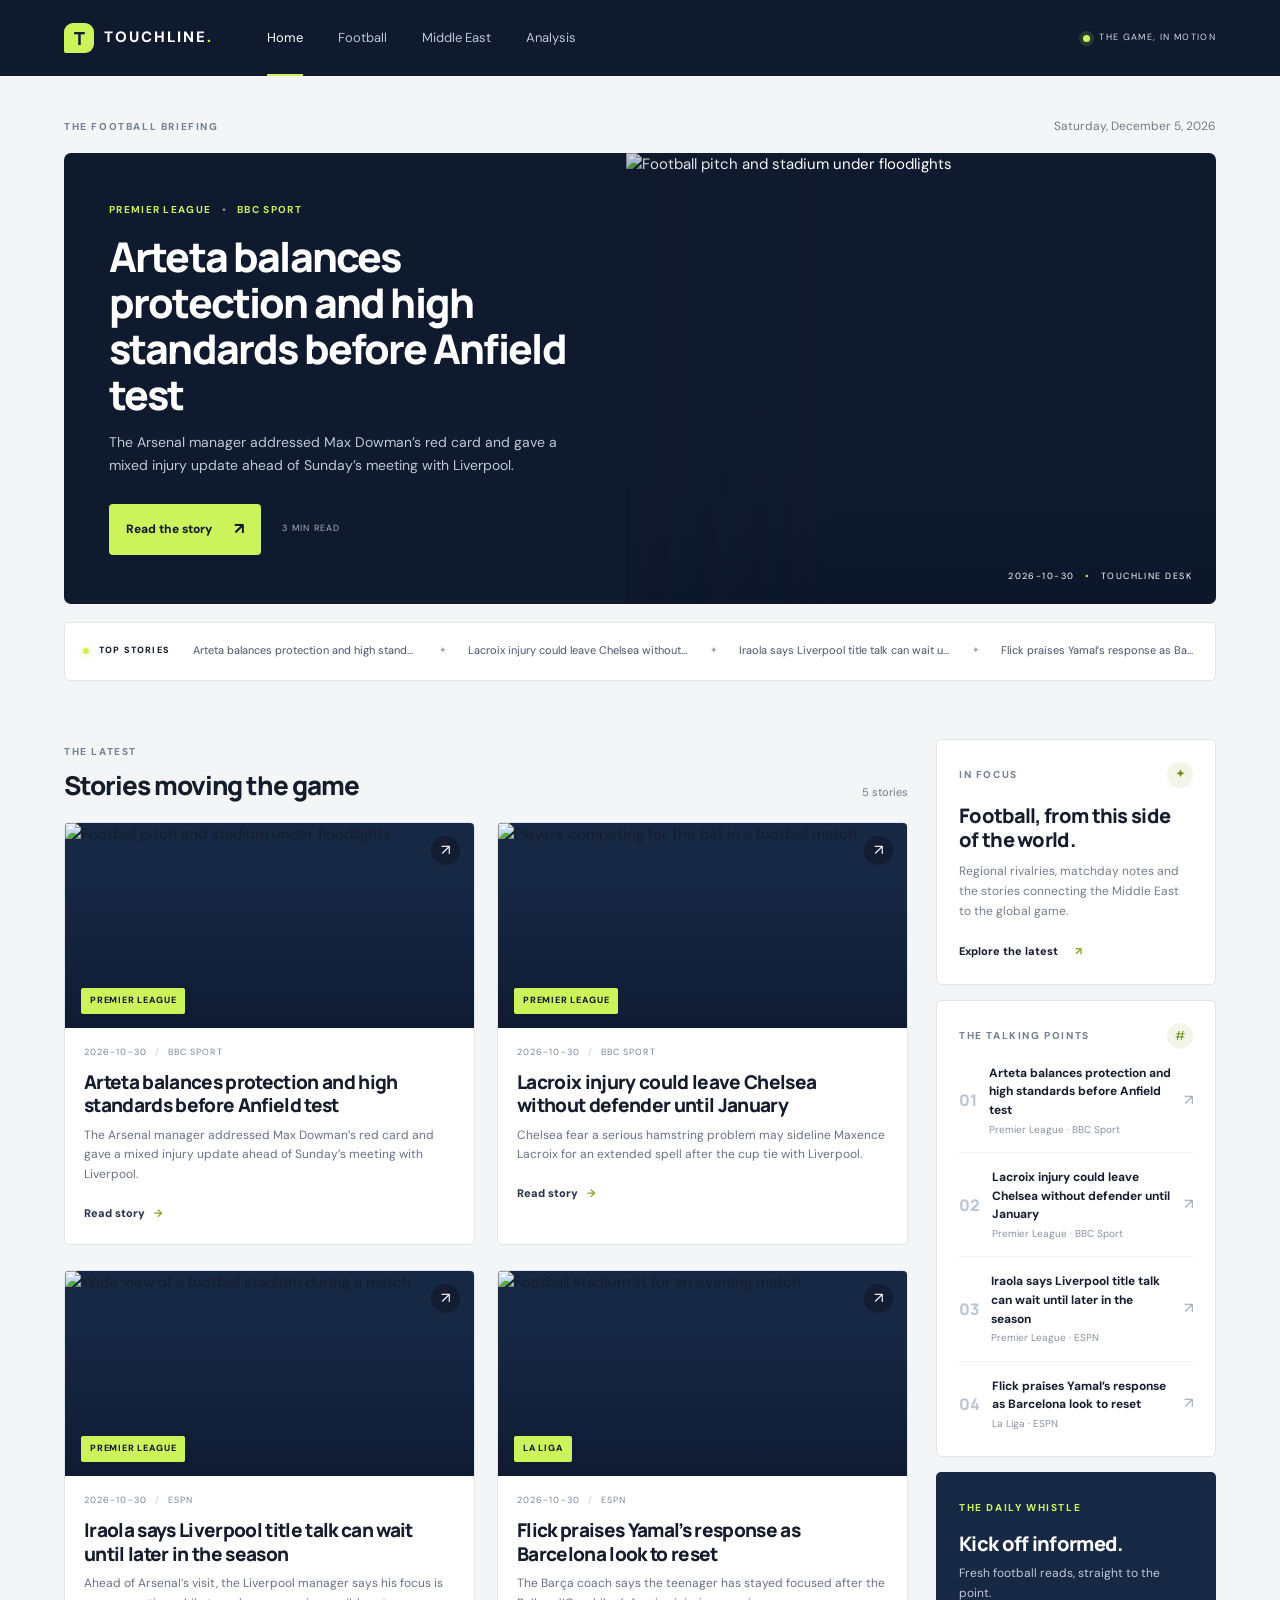
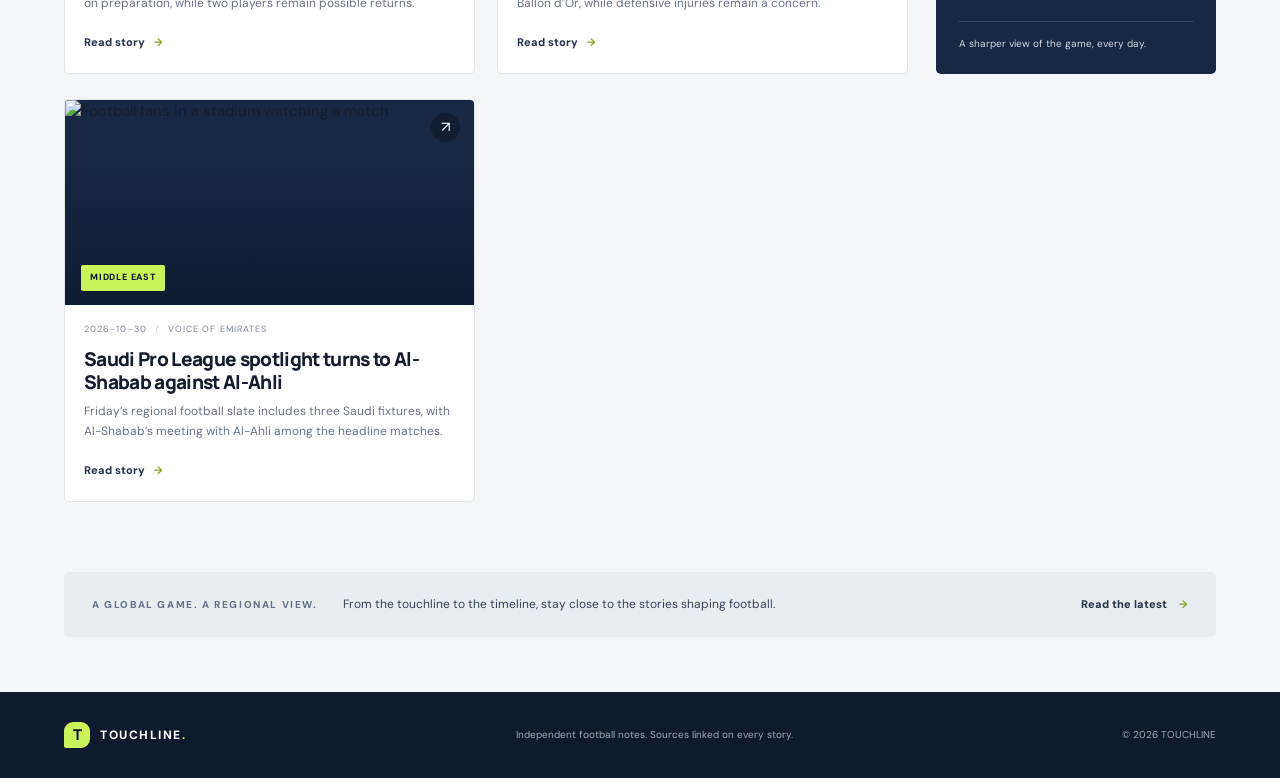
==== index.html @ 703ccc41 "Publish football MENA hub site" ====
<!doctype html>
<html lang="en">
<head>
<meta charset="utf-8"><meta name="viewport" content="width=device-width, initial-scale=1">
<meta name="theme-color" content="#101a2e"><meta name="description" content="The latest football stories, matchday talking points and Middle East football coverage.">
<title>Touchline | Football, closer</title>
<link rel="preconnect" href="https://fonts.googleapis.com"><link rel="preconnect" href="https://fonts.gstatic.com" crossorigin><link href="https://fonts.googleapis.com/css2?family=DM+Sans:wght@400;500;600;700;800&family=Manrope:wght@400;500;600;700;800&display=swap" rel="stylesheet">
<link rel="stylesheet" href="styles.css">
</head>
<body>
<header class="topbar"><a class="brand" href="./" aria-label="Touchline home"><span class="brand-mark">T</span><span>TOUCHLINE<span class="brand-dot">.</span></span></a><nav><a class="active" href="./">Home</a><a href="#latest">Football</a><a href="#regional">Middle East</a><a href="#latest">Analysis</a></nav><div class="top-meta"><span class="live-dot"></span><span>THE GAME, IN MOTION</span></div><button class="menu-button" aria-label="Open navigation">☰</button></header>
<main>
<section class="hero-wrap"><div class="hero-kicker"><span class="eyebrow">THE FOOTBALL BRIEFING</span><span class="date-line" id="today-date"></span></div><div class="hero" id="hero"></div></section>
<section class="ticker"><span class="ticker-label"><i class="live-dot"></i> TOP STORIES</span><div id="ticker-items"></div></section>
<section class="content-layout" id="latest"><div class="main-column"><div class="section-heading"><div><span class="eyebrow">THE LATEST</span><h2>Stories moving the game</h2></div><span id="story-count" class="muted"></span></div><div id="article-grid" class="article-grid"></div></div><aside class="sidebar"><div class="side-card" id="regional"><div class="side-heading"><span class="eyebrow">IN FOCUS</span><span class="side-icon">✦</span></div><h3>Football, from this side of the world.</h3><p>Regional rivalries, matchday notes and the stories connecting the Middle East to the global game.</p><a class="text-link" href="#latest">Explore the latest <span>↗</span></a></div><div class="side-card trend-card"><div class="side-heading"><span class="eyebrow">THE TALKING POINTS</span><span class="side-icon">#</span></div><div id="trending"></div></div><div class="newsletter"><span class="eyebrow">THE DAILY WHISTLE</span><h3>Kick off informed.</h3><p>Fresh football reads, straight to the point.</p><span class="newsletter-note">A sharper view of the game, every day.</span></div></aside></section>
<section class="bottom-band"><span class="eyebrow">A GLOBAL GAME. A REGIONAL VIEW.</span><p>From the touchline to the timeline, stay close to the stories shaping football.</p><a href="#latest">Read the latest <span>→</span></a></section>
</main><footer><a class="brand" href="./"><span class="brand-mark">T</span><span>TOUCHLINE<span class="brand-dot">.</span></span></a><span>Independent football notes. Sources linked on every story.</span><span>© <span id="year"></span> TOUCHLINE</span></footer>
<script src="app.js"></script>
</body></html>
---- styles.css ----
:root{--navy:#101a2e;--navy2:#172844;--ink:#151d2d;--muted:#70798a;--paper:#f4f5f6;--white:#fff;--lime:#ccf35a;--line:#e2e5ea;--serif:Manrope, sans-serif;--sans:'DM Sans',sans-serif}*{box-sizing:border-box}html{scroll-behavior:smooth}body{margin:0;background:var(--paper);color:var(--ink);font:15px/1.55 var(--sans);-webkit-font-smoothing:antialiased}a{color:inherit;text-decoration:none}.topbar{height:76px;background:var(--navy);color:#fff;padding:0 max(calc((100vw - 1240px)/2),5vw);display:flex;align-items:center;gap:54px}.brand{display:flex;align-items:center;gap:10px;color:#fff;font-size:15px;font-weight:800;letter-spacing:.13em;white-space:nowrap}.brand-mark{width:30px;height:30px;border-radius:9px 9px 9px 2px;background:var(--lime);color:var(--navy);display:grid;place-items:center;font:800 18px var(--serif);letter-spacing:-.05em}.brand-dot{color:var(--lime)}nav{display:flex;align-items:center;gap:35px;height:100%;font-size:13px;color:#bbc5d3}nav a{height:100%;display:flex;align-items:center;position:relative}nav a:hover,nav a.active{color:#fff}nav a.active:after{content:'';height:2px;position:absolute;left:0;right:0;bottom:0;background:var(--lime)}.top-meta{margin-left:auto;display:flex;align-items:center;gap:9px;font-size:9px;letter-spacing:.15em;color:#d3dae4}.live-dot{height:7px;width:7px;border-radius:50%;display:inline-block;background:var(--lime);box-shadow:0 0 0 4px #ccf35a22}.menu-button{display:none;background:none;color:white;border:0;font-size:22px}.hero-wrap{max-width:1240px;margin:0 auto;padding:41px 0 0}.hero-kicker{display:flex;align-items:center;justify-content:space-between;margin-bottom:17px}.eyebrow{font-size:10px;font-weight:800;letter-spacing:.16em;color:#748095}.date-line{color:#727b89;font-size:12px}.hero{background:var(--navy);color:#fff;border-radius:7px;min-height:378px;display:grid;grid-template-columns:1fr 1.05fr;overflow:hidden}.hero-copy{padding:49px 45px;display:flex;flex-direction:column;align-items:flex-start;justify-content:center}.category-label{font-size:10px;letter-spacing:.13em;text-transform:uppercase;color:var(--lime);font-weight:700}.category-label i{font-style:normal;color:#8592a6;padding:0 7px}.hero h1{font:800 clamp(30px,3.2vw,45px)/1.12 var(--serif);letter-spacing:-.045em;margin:17px 0 13px;max-width:530px}.hero-copy>p{color:#bec8d5;max-width:485px;line-height:1.65;margin:0;font-size:14px}.hero-actions{display:flex;align-items:center;gap:21px;margin-top:27px}.button-primary{display:inline-flex;align-items:center;gap:22px;border-radius:4px;background:var(--lime);color:var(--navy);font-size:12px;font-weight:800;padding:13px 17px}.button-primary span{font-size:16px}.read-time{font-size:9px;letter-spacing:.14em;color:#a9b4c2}.hero-image{position:relative;min-height:378px;display:block;overflow:hidden}.hero-image:after{content:'';position:absolute;inset:0;background:linear-gradient(90deg,#101a2e30,transparent 35%),linear-gradient(0deg,#0a13277a,transparent 45%)}.hero-image img,.card-image img,.story-figure img{width:100%;height:100%;object-fit:cover;display:block}.hero-image-note{position:absolute;z-index:1;right:24px;bottom:20px;color:#fff;font-size:9px;letter-spacing:.16em}.hero-image-note b{color:var(--lime);padding:0 7px}.ticker{max-width:1240px;height:59px;margin:18px auto 0;background:#fff;border:1px solid var(--line);border-radius:5px;display:flex;align-items:center;padding:0 18px;overflow:hidden;gap:23px}.ticker-label{display:flex;align-items:center;gap:10px;white-space:nowrap;font-size:9px;font-weight:800;letter-spacing:.13em;color:var(--navy)}.ticker-label .live-dot{width:6px;height:6px}.ticker>div{display:flex;align-items:center;gap:21px;white-space:nowrap;overflow:hidden}.ticker>div a{font-size:11px;color:#485267;overflow:hidden;text-overflow:ellipsis}.ticker-divider{font-size:9px;color:#9ba4b3}.content-layout{max-width:1240px;margin:58px auto 70px;display:grid;grid-template-columns:minmax(0,1fr) 300px;gap:47px}.section-heading{display:flex;align-items:flex-end;justify-content:space-between;margin-bottom:21px}.section-heading h2{font:800 26px/1.2 var(--serif);letter-spacing:-.04em;margin:8px 0 0}.muted{font-size:11px;color:var(--muted)}.article-grid{display:grid;grid-template-columns:repeat(2,minmax(0,1fr));gap:25px 22px}.article-card{background:#fff;border:1px solid var(--line);border-radius:5px;overflow:hidden;transition:transform .2s,box-shadow .2s}.article-card:hover{transform:translateY(-3px);box-shadow:0 12px 28px #17284410}.card-image{height:205px;display:block;position:relative;overflow:hidden;background:var(--navy2)}.card-image img{transition:transform .45s}.article-card:hover .card-image img{transform:scale(1.04)}.image-shade{position:absolute;inset:30% 0 0;background:linear-gradient(0deg,#0b1429a8,transparent)}.category-chip{position:absolute;bottom:14px;left:16px;border-radius:2px;background:var(--lime);color:var(--navy);padding:6px 9px;font-size:9px;font-weight:800;letter-spacing:.09em;text-transform:uppercase}.image-arrow{position:absolute;right:14px;top:13px;background:#101a2ebf;color:white;border-radius:50%;width:29px;height:29px;display:grid;place-items:center}.card-copy{padding:18px 19px 20px}.card-meta{display:flex;gap:8px;align-items:center;text-transform:uppercase;font-size:9px;letter-spacing:.12em;color:#7b8493}.meta-sep{color:#c1c6ce}.card-copy h3{font:800 19px/1.23 var(--serif);letter-spacing:-.035em;margin:11px 0 8px}.card-copy p{font-size:12px;color:#687284;line-height:1.65;margin:0 0 16px}.read-link{font-size:11px;font-weight:800;color:#25324a}.read-link span{color:#8da92c;padding-left:6px}.sidebar{display:flex;flex-direction:column;gap:15px}.side-card{background:#fff;border:1px solid var(--line);border-radius:5px;padding:22px}.side-heading{display:flex;justify-content:space-between;align-items:center}.side-icon{width:26px;height:26px;border-radius:50%;background:#f2f5e8;color:#779423;display:grid;place-items:center;font-size:13px}.side-card h3,.newsletter h3{font:800 20px/1.24 var(--serif);letter-spacing:-.035em;margin:16px 0 9px}.side-card p,.newsletter p{font-size:12px;color:#747d8b;line-height:1.65;margin:0}.text-link{display:inline-flex;gap:17px;margin-top:21px;font-size:11px;font-weight:800}.text-link span{color:#8da92c}.trend-card{padding-bottom:10px}.trend-item{display:flex;align-items:center;gap:12px;border-bottom:1px solid #edf0f3;padding:15px 0}.trend-item:last-child{border-bottom:0}.trend-number{font:800 16px var(--serif);color:#bdc6d3}.trend-item b{display:block;font-size:12px}.trend-item small{display:block;color:#8992a0;font-size:10px;margin-top:2px}.trend-arrow{margin-left:auto;color:#a0aab8}.newsletter{background:var(--navy2);border-radius:5px;color:#fff;padding:23px}.newsletter .eyebrow{color:var(--lime)}.newsletter h3{margin:13px 0 8px}.newsletter p{color:#c0cad7}.newsletter-note{display:block;border-top:1px solid #ffffff25;margin-top:17px;padding-top:14px;font-size:10px;color:#d2d9e2}.bottom-band{max-width:1240px;margin:0 auto 55px;background:#e9edf0;display:flex;align-items:center;gap:25px;padding:23px 28px;border-radius:5px}.bottom-band .eyebrow{color:#647188;white-space:nowrap}.bottom-band p{margin:0;color:#354155;font-size:12px}.bottom-band>a{margin-left:auto;color:#26334a;font-size:11px;font-weight:800;white-space:nowrap}.bottom-band>a span{color:#8da92c;padding-left:9px}footer{min-height:86px;background:var(--navy);padding:22px max(calc((100vw - 1240px)/2),5vw);display:flex;align-items:center;justify-content:space-between;gap:20px;color:#9eabbc;font-size:10px}footer .brand{font-size:12px}footer .brand-mark{height:26px;width:26px;font-size:15px}.empty-state{padding:40px;text-align:center;color:#697487;grid-column:1/-1}.story-shell{max-width:900px;margin:42px auto 70px;padding:0 22px}.back-link{display:inline-block;font-size:12px;font-weight:700;color:#606d80;margin-bottom:30px}.story-head{max-width:760px;margin:0 auto 25px}.story-head h1{font:800 clamp(34px,5vw,56px)/1.08 var(--serif);letter-spacing:-.05em;margin:16px 0}.story-dek{font-size:18px;line-height:1.6;color:#687284;margin:0 0 22px}.story-byline{display:flex;gap:18px;align-items:center;border-top:1px solid var(--line);padding-top:15px;color:#798394;font-size:9px;letter-spacing:.13em}.story-byline span:first-child{font-weight:800;color:#24324b}.story-figure{margin:26px 0 34px;height:min(52vw,470px);min-height:260px;background:var(--navy2);border-radius:5px;overflow:hidden}.story-figure figcaption{font-size:10px;color:#818a97;padding-top:8px}.story-body{max-width:690px;margin:0 auto}.story-body>p{font-size:16px;line-height:1.85;color:#384458;margin:0 0 21px}.source-box{margin-top:34px;padding:22px 24px;background:#fff;border:1px solid var(--line);border-left:3px solid var(--lime);border-radius:4px}.source-box p{font-size:12px;color:#6b7483;line-height:1.65}.source-box a{font-size:12px;font-weight:800;color:#27354c}.source-box a span{color:#8da92c;padding-left:6px}.story-bottom{border-top:1px solid var(--line);margin:42px auto 0;padding-top:22px;max-width:690px;display:flex;align-items:center;justify-content:space-between}.story-bottom>a{font-size:12px;font-weight:800}.story-bottom .eyebrow{font-size:9px}
@media(max-width:1300px){.hero-wrap,.ticker,.content-layout,.bottom-band{margin-left:5vw;margin-right:5vw}.content-layout{grid-template-columns:minmax(0,1fr) 280px;gap:28px}}@media(max-width:900px){.topbar{gap:25px}.topbar nav{gap:20px}.top-meta{display:none}.hero{grid-template-columns:1fr 1fr}.hero-copy{padding:35px 27px}.hero-image{min-height:345px}.content-layout{grid-template-columns:1fr}.sidebar{display:grid;grid-template-columns:repeat(2,1fr)}.newsletter{grid-column:span 2}.bottom-band{flex-wrap:wrap}.bottom-band>a{margin-left:0}}@media(max-width:620px){.topbar{height:64px;padding:0 20px;justify-content:space-between}.topbar nav{display:none;position:absolute;z-index:5;top:64px;left:0;right:0;background:var(--navy);height:auto;padding:12px 20px 20px;flex-direction:column;align-items:flex-start;gap:0}.topbar nav.open{display:flex}.topbar nav a{height:41px;width:100%}.topbar nav a.active:after{width:30px}.menu-button{display:block}.hero-wrap{padding-top:26px}.hero-wrap,.ticker,.content-layout,.bottom-band{margin-left:18px;margin-right:18px}.hero{grid-template-columns:1fr}.hero-copy{padding:30px 23px 26px}.hero h1{font-size:32px}.hero-image{min-height:240px;grid-row:1}.hero-image-note{right:16px;bottom:13px}.ticker{height:51px;padding:0 12px;gap:13px}.ticker>div{gap:13px}.ticker>div a{max-width:210px}.content-layout{margin-top:39px;gap:29px}.section-heading h2{font-size:23px}.article-grid{grid-template-columns:1fr;gap:15px}.card-image{height:220px}.sidebar{display:flex}.newsletter{grid-column:auto}.bottom-band{padding:20px;gap:12px}.bottom-band .eyebrow{white-space:normal}.bottom-band p{flex-basis:100%}.bottom-band>a{margin-left:0}footer{padding:22px 20px;flex-wrap:wrap}footer>span:nth-child(2){order:3;flex-basis:100%}.story-shell{margin-top:25px;padding:0 18px}.story-head h1{font-size:36px}.story-dek{font-size:16px}.story-figure{height:62vw;min-height:230px}.story-body>p{font-size:15px}.story-bottom{gap:15px;align-items:flex-start;flex-direction:column}}
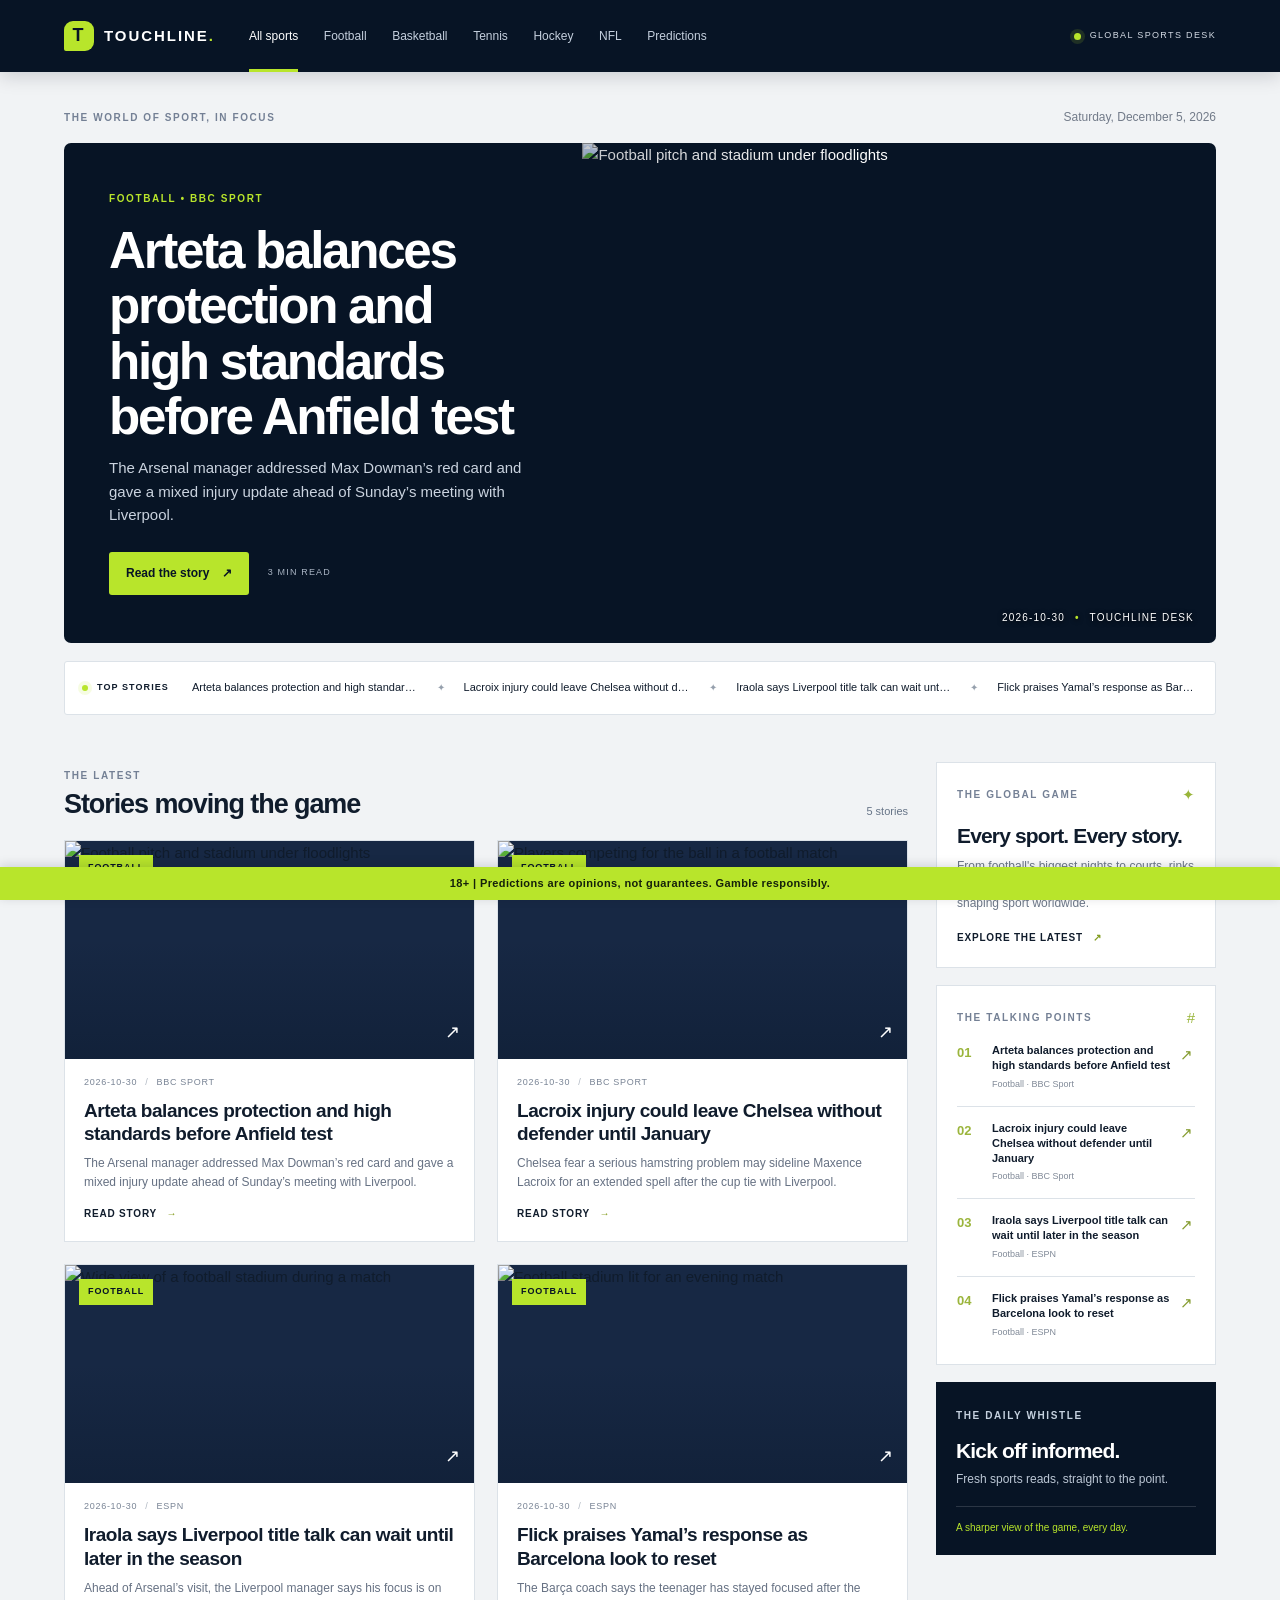
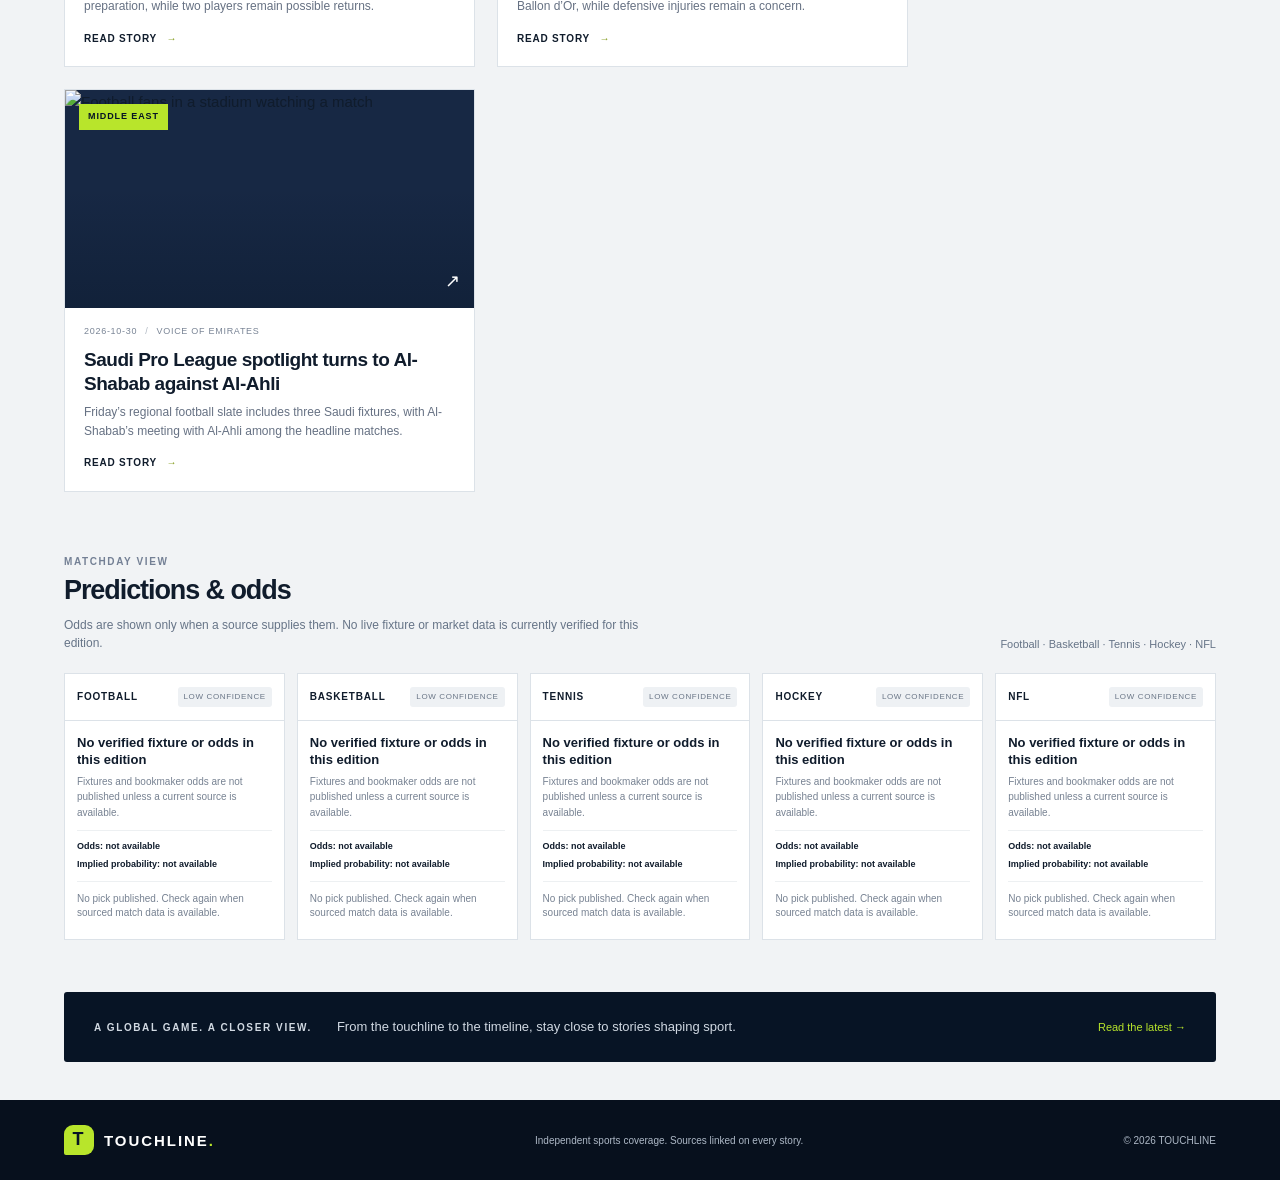
==== commit 3345de0b: "Rebuild Touchline for global multi-sport coverage" ====
--- a/index.html
+++ b/index.html
@@ -2,18 +2,21 @@
 <html lang="en">
 <head>
 <meta charset="utf-8"><meta name="viewport" content="width=device-width, initial-scale=1">
-<meta name="theme-color" content="#101a2e"><meta name="description" content="The latest football stories, matchday talking points and Middle East football coverage.">
-<title>Touchline | Football, closer</title>
-<link rel="preconnect" href="https://fonts.googleapis.com"><link rel="preconnect" href="https://fonts.gstatic.com" crossorigin><link href="https://fonts.googleapis.com/css2?family=DM+Sans:wght@400;500;600;700;800&family=Manrope:wght@400;500;600;700;800&display=swap" rel="stylesheet">
+<meta name="theme-color" content="#071425"><meta name="description" content="Global sports news, match analysis and responsible predictions across football, basketball, tennis, hockey and NFL.">
+<meta property="og:type" content="website"><meta property="og:title" content="Touchline | Global sports, closer"><meta property="og:description" content="The latest stories, matchday insight and responsible predictions across the world's biggest sports."><meta property="og:image" content="https://images.unsplash.com/photo-1522778119026-d647f0596c20?auto=format&fit=crop&w=1600&q=80">
+<title>Touchline | Global sports, closer</title>
+<link rel="canonical" href="https://kenkenny11.github.io/football-mena-hub/">
+<link rel="preconnect" href="https://images.unsplash.com" crossorigin><link rel="dns-prefetch" href="https://images.unsplash.com">
 <link rel="stylesheet" href="styles.css">
 </head>
 <body>
-<header class="topbar"><a class="brand" href="./" aria-label="Touchline home"><span class="brand-mark">T</span><span>TOUCHLINE<span class="brand-dot">.</span></span></a><nav><a class="active" href="./">Home</a><a href="#latest">Football</a><a href="#regional">Middle East</a><a href="#latest">Analysis</a></nav><div class="top-meta"><span class="live-dot"></span><span>THE GAME, IN MOTION</span></div><button class="menu-button" aria-label="Open navigation">☰</button></header>
+<header class="topbar"><a class="brand" href="./" aria-label="Touchline home"><span class="brand-mark">T</span><span>TOUCHLINE<span class="brand-dot">.</span></span></a><button class="menu-button" aria-label="Open navigation" aria-expanded="false">☰</button><nav aria-label="Sports navigation"><a class="active" href="#latest" data-filter="all">All sports</a><a href="#latest" data-filter="Football">Football</a><a href="#latest" data-filter="Basketball">Basketball</a><a href="#latest" data-filter="Tennis">Tennis</a><a href="#latest" data-filter="Hockey">Hockey</a><a href="#latest" data-filter="NFL">NFL</a><a href="#predictions" data-filter="Predictions">Predictions</a></nav><div class="top-meta"><span class="live-dot"></span><span>GLOBAL SPORTS DESK</span></div></header>
 <main>
-<section class="hero-wrap"><div class="hero-kicker"><span class="eyebrow">THE FOOTBALL BRIEFING</span><span class="date-line" id="today-date"></span></div><div class="hero" id="hero"></div></section>
+<section class="hero-wrap"><div class="hero-kicker"><span class="eyebrow">THE WORLD OF SPORT, IN FOCUS</span><span class="date-line" id="today-date"></span></div><div class="hero" id="hero"></div></section>
 <section class="ticker"><span class="ticker-label"><i class="live-dot"></i> TOP STORIES</span><div id="ticker-items"></div></section>
-<section class="content-layout" id="latest"><div class="main-column"><div class="section-heading"><div><span class="eyebrow">THE LATEST</span><h2>Stories moving the game</h2></div><span id="story-count" class="muted"></span></div><div id="article-grid" class="article-grid"></div></div><aside class="sidebar"><div class="side-card" id="regional"><div class="side-heading"><span class="eyebrow">IN FOCUS</span><span class="side-icon">✦</span></div><h3>Football, from this side of the world.</h3><p>Regional rivalries, matchday notes and the stories connecting the Middle East to the global game.</p><a class="text-link" href="#latest">Explore the latest <span>↗</span></a></div><div class="side-card trend-card"><div class="side-heading"><span class="eyebrow">THE TALKING POINTS</span><span class="side-icon">#</span></div><div id="trending"></div></div><div class="newsletter"><span class="eyebrow">THE DAILY WHISTLE</span><h3>Kick off informed.</h3><p>Fresh football reads, straight to the point.</p><span class="newsletter-note">A sharper view of the game, every day.</span></div></aside></section>
-<section class="bottom-band"><span class="eyebrow">A GLOBAL GAME. A REGIONAL VIEW.</span><p>From the touchline to the timeline, stay close to the stories shaping football.</p><a href="#latest">Read the latest <span>→</span></a></section>
-</main><footer><a class="brand" href="./"><span class="brand-mark">T</span><span>TOUCHLINE<span class="brand-dot">.</span></span></a><span>Independent football notes. Sources linked on every story.</span><span>© <span id="year"></span> TOUCHLINE</span></footer>
-<script src="app.js"></script>
+<section class="content-layout" id="latest"><div class="main-column"><div class="section-heading"><div><span class="eyebrow">THE LATEST</span><h2>Stories moving the game</h2></div><span id="story-count" class="muted"></span></div><div id="article-grid" class="article-grid"></div></div><aside class="sidebar"><div class="side-card" id="regional"><div class="side-heading"><span class="eyebrow">THE GLOBAL GAME</span><span class="side-icon">✦</span></div><h3>Every sport. Every story.</h3><p>From football's biggest nights to courts, rinks and the gridiron, follow the moments shaping sport worldwide.</p><a class="text-link" href="#latest">Explore the latest <span>↗</span></a></div><div class="side-card trend-card"><div class="side-heading"><span class="eyebrow">THE TALKING POINTS</span><span class="side-icon">#</span></div><div id="trending"></div></div><div class="newsletter"><span class="eyebrow">THE DAILY WHISTLE</span><h3>Kick off informed.</h3><p>Fresh sports reads, straight to the point.</p><span class="newsletter-note">A sharper view of the game, every day.</span></div></aside></section>
+<section class="predictions-section" id="predictions"><div class="section-heading"><div><span class="eyebrow">MATCHDAY VIEW</span><h2>Predictions & odds</h2><p class="section-intro">Odds are shown only when a source supplies them. No live fixture or market data is currently verified for this edition.</p></div><span class="muted">Football · Basketball · Tennis · Hockey · NFL</span></div><div id="prediction-grid" class="prediction-grid"></div></section>
+<section class="bottom-band"><span class="eyebrow">A GLOBAL GAME. A CLOSER VIEW.</span><p>From the touchline to the timeline, stay close to stories shaping sport.</p><a href="#latest">Read the latest <span>→</span></a></section>
+</main><div class="responsible-banner">18+ | Predictions are opinions, not guarantees. Gamble responsibly.</div><footer><a class="brand" href="./"><span class="brand-mark">T</span><span>TOUCHLINE<span class="brand-dot">.</span></span></a><span>Independent sports coverage. Sources linked on every story.</span><span>© <span id="year"></span> TOUCHLINE</span></footer>
+<script src="app.js" defer></script>
 </body></html>
--- a/styles.css
+++ b/styles.css
@@ -1,2 +1,5 @@
-:root{--navy:#101a2e;--navy2:#172844;--ink:#151d2d;--muted:#70798a;--paper:#f4f5f6;--white:#fff;--lime:#ccf35a;--line:#e2e5ea;--serif:Manrope, sans-serif;--sans:'DM Sans',sans-serif}*{box-sizing:border-box}html{scroll-behavior:smooth}body{margin:0;background:var(--paper);color:var(--ink);font:15px/1.55 var(--sans);-webkit-font-smoothing:antialiased}a{color:inherit;text-decoration:none}.topbar{height:76px;background:var(--navy);color:#fff;padding:0 max(calc((100vw - 1240px)/2),5vw);display:flex;align-items:center;gap:54px}.brand{display:flex;align-items:center;gap:10px;color:#fff;font-size:15px;font-weight:800;letter-spacing:.13em;white-space:nowrap}.brand-mark{width:30px;height:30px;border-radius:9px 9px 9px 2px;background:var(--lime);color:var(--navy);display:grid;place-items:center;font:800 18px var(--serif);letter-spacing:-.05em}.brand-dot{color:var(--lime)}nav{display:flex;align-items:center;gap:35px;height:100%;font-size:13px;color:#bbc5d3}nav a{height:100%;display:flex;align-items:center;position:relative}nav a:hover,nav a.active{color:#fff}nav a.active:after{content:'';height:2px;position:absolute;left:0;right:0;bottom:0;background:var(--lime)}.top-meta{margin-left:auto;display:flex;align-items:center;gap:9px;font-size:9px;letter-spacing:.15em;color:#d3dae4}.live-dot{height:7px;width:7px;border-radius:50%;display:inline-block;background:var(--lime);box-shadow:0 0 0 4px #ccf35a22}.menu-button{display:none;background:none;color:white;border:0;font-size:22px}.hero-wrap{max-width:1240px;margin:0 auto;padding:41px 0 0}.hero-kicker{display:flex;align-items:center;justify-content:space-between;margin-bottom:17px}.eyebrow{font-size:10px;font-weight:800;letter-spacing:.16em;color:#748095}.date-line{color:#727b89;font-size:12px}.hero{background:var(--navy);color:#fff;border-radius:7px;min-height:378px;display:grid;grid-template-columns:1fr 1.05fr;overflow:hidden}.hero-copy{padding:49px 45px;display:flex;flex-direction:column;align-items:flex-start;justify-content:center}.category-label{font-size:10px;letter-spacing:.13em;text-transform:uppercase;color:var(--lime);font-weight:700}.category-label i{font-style:normal;color:#8592a6;padding:0 7px}.hero h1{font:800 clamp(30px,3.2vw,45px)/1.12 var(--serif);letter-spacing:-.045em;margin:17px 0 13px;max-width:530px}.hero-copy>p{color:#bec8d5;max-width:485px;line-height:1.65;margin:0;font-size:14px}.hero-actions{display:flex;align-items:center;gap:21px;margin-top:27px}.button-primary{display:inline-flex;align-items:center;gap:22px;border-radius:4px;background:var(--lime);color:var(--navy);font-size:12px;font-weight:800;padding:13px 17px}.button-primary span{font-size:16px}.read-time{font-size:9px;letter-spacing:.14em;color:#a9b4c2}.hero-image{position:relative;min-height:378px;display:block;overflow:hidden}.hero-image:after{content:'';position:absolute;inset:0;background:linear-gradient(90deg,#101a2e30,transparent 35%),linear-gradient(0deg,#0a13277a,transparent 45%)}.hero-image img,.card-image img,.story-figure img{width:100%;height:100%;object-fit:cover;display:block}.hero-image-note{position:absolute;z-index:1;right:24px;bottom:20px;color:#fff;font-size:9px;letter-spacing:.16em}.hero-image-note b{color:var(--lime);padding:0 7px}.ticker{max-width:1240px;height:59px;margin:18px auto 0;background:#fff;border:1px solid var(--line);border-radius:5px;display:flex;align-items:center;padding:0 18px;overflow:hidden;gap:23px}.ticker-label{display:flex;align-items:center;gap:10px;white-space:nowrap;font-size:9px;font-weight:800;letter-spacing:.13em;color:var(--navy)}.ticker-label .live-dot{width:6px;height:6px}.ticker>div{display:flex;align-items:center;gap:21px;white-space:nowrap;overflow:hidden}.ticker>div a{font-size:11px;color:#485267;overflow:hidden;text-overflow:ellipsis}.ticker-divider{font-size:9px;color:#9ba4b3}.content-layout{max-width:1240px;margin:58px auto 70px;display:grid;grid-template-columns:minmax(0,1fr) 300px;gap:47px}.section-heading{display:flex;align-items:flex-end;justify-content:space-between;margin-bottom:21px}.section-heading h2{font:800 26px/1.2 var(--serif);letter-spacing:-.04em;margin:8px 0 0}.muted{font-size:11px;color:var(--muted)}.article-grid{display:grid;grid-template-columns:repeat(2,minmax(0,1fr));gap:25px 22px}.article-card{background:#fff;border:1px solid var(--line);border-radius:5px;overflow:hidden;transition:transform .2s,box-shadow .2s}.article-card:hover{transform:translateY(-3px);box-shadow:0 12px 28px #17284410}.card-image{height:205px;display:block;position:relative;overflow:hidden;background:var(--navy2)}.card-image img{transition:transform .45s}.article-card:hover .card-image img{transform:scale(1.04)}.image-shade{position:absolute;inset:30% 0 0;background:linear-gradient(0deg,#0b1429a8,transparent)}.category-chip{position:absolute;bottom:14px;left:16px;border-radius:2px;background:var(--lime);color:var(--navy);padding:6px 9px;font-size:9px;font-weight:800;letter-spacing:.09em;text-transform:uppercase}.image-arrow{position:absolute;right:14px;top:13px;background:#101a2ebf;color:white;border-radius:50%;width:29px;height:29px;display:grid;place-items:center}.card-copy{padding:18px 19px 20px}.card-meta{display:flex;gap:8px;align-items:center;text-transform:uppercase;font-size:9px;letter-spacing:.12em;color:#7b8493}.meta-sep{color:#c1c6ce}.card-copy h3{font:800 19px/1.23 var(--serif);letter-spacing:-.035em;margin:11px 0 8px}.card-copy p{font-size:12px;color:#687284;line-height:1.65;margin:0 0 16px}.read-link{font-size:11px;font-weight:800;color:#25324a}.read-link span{color:#8da92c;padding-left:6px}.sidebar{display:flex;flex-direction:column;gap:15px}.side-card{background:#fff;border:1px solid var(--line);border-radius:5px;padding:22px}.side-heading{display:flex;justify-content:space-between;align-items:center}.side-icon{width:26px;height:26px;border-radius:50%;background:#f2f5e8;color:#779423;display:grid;place-items:center;font-size:13px}.side-card h3,.newsletter h3{font:800 20px/1.24 var(--serif);letter-spacing:-.035em;margin:16px 0 9px}.side-card p,.newsletter p{font-size:12px;color:#747d8b;line-height:1.65;margin:0}.text-link{display:inline-flex;gap:17px;margin-top:21px;font-size:11px;font-weight:800}.text-link span{color:#8da92c}.trend-card{padding-bottom:10px}.trend-item{display:flex;align-items:center;gap:12px;border-bottom:1px solid #edf0f3;padding:15px 0}.trend-item:last-child{border-bottom:0}.trend-number{font:800 16px var(--serif);color:#bdc6d3}.trend-item b{display:block;font-size:12px}.trend-item small{display:block;color:#8992a0;font-size:10px;margin-top:2px}.trend-arrow{margin-left:auto;color:#a0aab8}.newsletter{background:var(--navy2);border-radius:5px;color:#fff;padding:23px}.newsletter .eyebrow{color:var(--lime)}.newsletter h3{margin:13px 0 8px}.newsletter p{color:#c0cad7}.newsletter-note{display:block;border-top:1px solid #ffffff25;margin-top:17px;padding-top:14px;font-size:10px;color:#d2d9e2}.bottom-band{max-width:1240px;margin:0 auto 55px;background:#e9edf0;display:flex;align-items:center;gap:25px;padding:23px 28px;border-radius:5px}.bottom-band .eyebrow{color:#647188;white-space:nowrap}.bottom-band p{margin:0;color:#354155;font-size:12px}.bottom-band>a{margin-left:auto;color:#26334a;font-size:11px;font-weight:800;white-space:nowrap}.bottom-band>a span{color:#8da92c;padding-left:9px}footer{min-height:86px;background:var(--navy);padding:22px max(calc((100vw - 1240px)/2),5vw);display:flex;align-items:center;justify-content:space-between;gap:20px;color:#9eabbc;font-size:10px}footer .brand{font-size:12px}footer .brand-mark{height:26px;width:26px;font-size:15px}.empty-state{padding:40px;text-align:center;color:#697487;grid-column:1/-1}.story-shell{max-width:900px;margin:42px auto 70px;padding:0 22px}.back-link{display:inline-block;font-size:12px;font-weight:700;color:#606d80;margin-bottom:30px}.story-head{max-width:760px;margin:0 auto 25px}.story-head h1{font:800 clamp(34px,5vw,56px)/1.08 var(--serif);letter-spacing:-.05em;margin:16px 0}.story-dek{font-size:18px;line-height:1.6;color:#687284;margin:0 0 22px}.story-byline{display:flex;gap:18px;align-items:center;border-top:1px solid var(--line);padding-top:15px;color:#798394;font-size:9px;letter-spacing:.13em}.story-byline span:first-child{font-weight:800;color:#24324b}.story-figure{margin:26px 0 34px;height:min(52vw,470px);min-height:260px;background:var(--navy2);border-radius:5px;overflow:hidden}.story-figure figcaption{font-size:10px;color:#818a97;padding-top:8px}.story-body{max-width:690px;margin:0 auto}.story-body>p{font-size:16px;line-height:1.85;color:#384458;margin:0 0 21px}.source-box{margin-top:34px;padding:22px 24px;background:#fff;border:1px solid var(--line);border-left:3px solid var(--lime);border-radius:4px}.source-box p{font-size:12px;color:#6b7483;line-height:1.65}.source-box a{font-size:12px;font-weight:800;color:#27354c}.source-box a span{color:#8da92c;padding-left:6px}.story-bottom{border-top:1px solid var(--line);margin:42px auto 0;padding-top:22px;max-width:690px;display:flex;align-items:center;justify-content:space-between}.story-bottom>a{font-size:12px;font-weight:800}.story-bottom .eyebrow{font-size:9px}
-@media(max-width:1300px){.hero-wrap,.ticker,.content-layout,.bottom-band{margin-left:5vw;margin-right:5vw}.content-layout{grid-template-columns:minmax(0,1fr) 280px;gap:28px}}@media(max-width:900px){.topbar{gap:25px}.topbar nav{gap:20px}.top-meta{display:none}.hero{grid-template-columns:1fr 1fr}.hero-copy{padding:35px 27px}.hero-image{min-height:345px}.content-layout{grid-template-columns:1fr}.sidebar{display:grid;grid-template-columns:repeat(2,1fr)}.newsletter{grid-column:span 2}.bottom-band{flex-wrap:wrap}.bottom-band>a{margin-left:0}}@media(max-width:620px){.topbar{height:64px;padding:0 20px;justify-content:space-between}.topbar nav{display:none;position:absolute;z-index:5;top:64px;left:0;right:0;background:var(--navy);height:auto;padding:12px 20px 20px;flex-direction:column;align-items:flex-start;gap:0}.topbar nav.open{display:flex}.topbar nav a{height:41px;width:100%}.topbar nav a.active:after{width:30px}.menu-button{display:block}.hero-wrap{padding-top:26px}.hero-wrap,.ticker,.content-layout,.bottom-band{margin-left:18px;margin-right:18px}.hero{grid-template-columns:1fr}.hero-copy{padding:30px 23px 26px}.hero h1{font-size:32px}.hero-image{min-height:240px;grid-row:1}.hero-image-note{right:16px;bottom:13px}.ticker{height:51px;padding:0 12px;gap:13px}.ticker>div{gap:13px}.ticker>div a{max-width:210px}.content-layout{margin-top:39px;gap:29px}.section-heading h2{font-size:23px}.article-grid{grid-template-columns:1fr;gap:15px}.card-image{height:220px}.sidebar{display:flex}.newsletter{grid-column:auto}.bottom-band{padding:20px;gap:12px}.bottom-band .eyebrow{white-space:normal}.bottom-band p{flex-basis:100%}.bottom-band>a{margin-left:0}footer{padding:22px 20px;flex-wrap:wrap}footer>span:nth-child(2){order:3;flex-basis:100%}.story-shell{margin-top:25px;padding:0 18px}.story-head h1{font-size:36px}.story-dek{font-size:16px}.story-figure{height:62vw;min-height:230px}.story-body>p{font-size:15px}.story-bottom{gap:15px;align-items:flex-start;flex-direction:column}}
+
+:root{--navy:#071425;--navy2:#10233a;--ink:#101c2c;--muted:#667487;--paper:#f1f3f5;--white:#fff;--lime:#b8e52b;--line:#dce2e8;--sans:Arial,Helvetica,sans-serif}*{box-sizing:border-box}html{scroll-behavior:smooth;scroll-padding-top:90px}body{margin:0;background:var(--paper);color:var(--ink);font:15px/1.55 var(--sans);-webkit-font-smoothing:antialiased}a{color:inherit;text-decoration:none}.topbar{position:sticky;top:0;z-index:20;min-height:72px;background:var(--navy);color:white;padding:0 max(calc((100vw - 1240px)/2),5vw);display:flex;align-items:center;gap:34px;box-shadow:0 4px 18px #0610202b}.brand{display:flex;align-items:center;gap:10px;color:#fff;font-size:15px;font-weight:800;letter-spacing:.13em;white-space:nowrap}.brand-mark{width:30px;height:30px;border-radius:9px 9px 9px 2px;background:var(--lime);color:var(--navy);display:grid;place-items:center;font-size:18px}.brand-dot{color:var(--lime)}nav{display:flex;align-items:center;gap:clamp(12px,2vw,28px);height:72px;font-size:12px;color:#c4cfdd;white-space:nowrap}nav a{height:100%;display:flex;align-items:center;position:relative}nav a:hover,nav a.active{color:#fff}nav a.active:after{content:'';height:3px;position:absolute;left:0;right:0;bottom:0;background:var(--lime)}.top-meta{margin-left:auto;display:flex;align-items:center;gap:9px;font-size:9px;letter-spacing:.15em;color:#d3dae4;white-space:nowrap}.live-dot{height:7px;width:7px;border-radius:50%;display:inline-block;background:var(--lime);box-shadow:0 0 0 4px #b8e52b22}.menu-button{display:none;background:none;color:white;border:0;font-size:22px}.hero-wrap,.ticker,.content-layout,.bottom-band,.predictions-section{max-width:1240px;margin-left:auto;margin-right:auto}.hero-wrap{padding:36px 0 0}.hero-kicker{display:flex;align-items:center;justify-content:space-between;margin-bottom:16px}.eyebrow{font-size:10px;font-weight:800;letter-spacing:.16em;color:#748095}.date-line{color:#727b89;font-size:12px}.hero{background:var(--navy);color:#fff;border-radius:7px;min-height:390px;display:grid;grid-template-columns:.9fr 1.1fr;overflow:hidden}.hero-copy{padding:48px 45px;display:flex;flex-direction:column;align-items:flex-start;justify-content:center}.category-label{font-size:10px;text-transform:uppercase;letter-spacing:.16em;color:var(--lime);font-weight:800}.hero h1{font-size:clamp(31px,4vw,52px);line-height:1.08;letter-spacing:-.045em;margin:17px 0 12px;max-width:580px}.hero-copy>p{max-width:520px;color:#cad3df;font-size:15px;margin:0}.hero-actions{display:flex;align-items:center;gap:19px;margin-top:26px}.button-primary{background:var(--lime);color:var(--navy);padding:12px 17px;border-radius:3px;font-weight:800;font-size:12px}.button-primary span{margin-left:9px}.read-time{font-size:9px;letter-spacing:.13em;color:#aab5c4}.hero-image{position:relative;min-height:390px;display:block}.hero-image img{height:100%;width:100%;position:absolute;inset:0;object-fit:cover}.hero-image:after{content:'';position:absolute;inset:0;background:linear-gradient(90deg,#0714253d,transparent 45%,#07142520)}.hero-image-note{position:absolute;z-index:1;right:22px;bottom:17px;color:#fff;text-shadow:0 1px 5px #000;font-size:10px;letter-spacing:.12em}.hero-image-note b{color:var(--lime);padding:0 6px}.ticker{height:54px;background:#fff;margin-top:18px;border:1px solid var(--line);border-radius:3px;display:flex;align-items:center;gap:23px;padding:0 17px;overflow:hidden}.ticker-label{font-size:9px;font-weight:800;letter-spacing:.12em;white-space:nowrap;display:flex;align-items:center;gap:9px}.ticker-label .live-dot{width:6px;height:6px}.ticker>div{display:flex;gap:19px;align-items:center;white-space:nowrap;overflow:hidden}.ticker>div a{font-size:11px;max-width:320px;overflow:hidden;text-overflow:ellipsis}.ticker-divider{color:#96a0ad;font-size:10px}.content-layout{margin-top:47px;display:grid;grid-template-columns:minmax(0,1fr) 292px;gap:39px}.main-column{min-width:0}.section-heading{display:flex;justify-content:space-between;align-items:end;margin-bottom:20px}.section-heading h2{font-size:27px;line-height:1.1;margin:5px 0 0;letter-spacing:-.04em}.section-intro{color:var(--muted);font-size:12px;max-width:600px;margin:10px 0 0}.muted{color:var(--muted);font-size:11px}.article-grid{display:grid;grid-template-columns:repeat(2,minmax(0,1fr));gap:22px}.article-card{background:#fff;border:1px solid var(--line);min-width:0}.article-card[hidden]{display:none}.card-image{height:218px;display:block;position:relative;overflow:hidden;background:#172844}.card-image img{height:100%;width:100%;object-fit:cover;transition:transform .35s}.article-card:hover .card-image img{transform:scale(1.025)}.image-shade{position:absolute;inset:45% 0 0;background:linear-gradient(transparent,#07142555)}.category-chip{position:absolute;left:14px;top:14px;background:var(--lime);color:var(--navy);font-size:9px;font-weight:800;letter-spacing:.1em;text-transform:uppercase;padding:6px 9px}.image-arrow{position:absolute;right:14px;bottom:12px;color:#fff;font-size:18px}.card-copy{padding:17px 19px 18px}.card-meta{display:flex;gap:8px;color:#798495;font-size:9px;text-transform:uppercase;letter-spacing:.08em}.meta-sep{color:#adb5c0}.card-copy h3{font-size:19px;line-height:1.25;letter-spacing:-.025em;margin:9px 0 8px}.card-copy>p{font-size:12px;line-height:1.55;color:#667183;margin:0;min-height:38px}.read-link{display:inline-block;margin-top:14px;font-size:10px;font-weight:800;text-transform:uppercase;letter-spacing:.08em}.read-link span{color:#809a18;margin-left:6px}.sidebar{display:flex;flex-direction:column;gap:17px}.side-card,.newsletter{background:#fff;border:1px solid var(--line);padding:20px}.side-heading{display:flex;align-items:center;justify-content:space-between}.side-icon{color:#99b53a}.side-card h3,.newsletter h3{font-size:21px;line-height:1.15;letter-spacing:-.04em;margin:18px 0 9px}.side-card p,.newsletter p{font-size:12px;color:#6d7888;margin:0}.text-link{display:inline-block;margin-top:17px;font-size:10px;font-weight:800;text-transform:uppercase;letter-spacing:.08em}.text-link span{color:#829d20;margin-left:7px}.trend-card{padding-bottom:10px}.trend-item{display:grid;grid-template-columns:27px 1fr 15px;gap:8px;padding:14px 0;border-bottom:1px solid var(--line);align-items:start}.trend-item:last-child{border:0}.trend-number{color:#9bb53c;font-weight:800;font-size:13px}.trend-item b{font-size:11px;line-height:1.35;display:block}.trend-item small{display:block;color:#818a98;font-size:9px;margin-top:5px}.trend-arrow{color:#849b2e}.newsletter{background:var(--navy);color:#fff;border:0}.newsletter .eyebrow{color:#c5d1df}.newsletter h3{margin:14px 0 7px}.newsletter p{color:#bcc7d5}.newsletter-note{display:block;border-top:1px solid #ffffff25;padding-top:13px;margin-top:17px;color:var(--lime);font-size:10px}.predictions-section{margin-top:56px}.prediction-grid{display:grid;grid-template-columns:repeat(5,minmax(0,1fr));gap:12px}.prediction-card{background:#fff;border:1px solid var(--line);min-width:0}.prediction-head{display:flex;align-items:center;justify-content:space-between;gap:6px;padding:13px 12px;border-bottom:1px solid var(--line)}.sport-badge{font-size:10px;font-weight:800;text-transform:uppercase;letter-spacing:.08em}.confidence{font-size:8px;text-transform:uppercase;letter-spacing:.08em;padding:4px 6px;border-radius:3px;background:#eef1f4;color:#697586}.confidence.high{background:#e6f3cf;color:#47620c}.confidence.medium{background:#fff0cc;color:#82621b}.confidence.low{background:#eef1f4;color:#697586}.fixture{padding:14px 12px}.fixture h3{font-size:13px;line-height:1.3;margin:0 0 5px}.fixture>p{font-size:10px;color:#778292;margin:5px 0}.odds-row{display:flex;flex-direction:column;gap:4px;border-top:1px solid #edf0f2;border-bottom:1px solid #edf0f2;padding:9px 0;margin:10px 0;font-size:9px;font-weight:700}.prediction-note{line-height:1.4}.bottom-band{margin-top:52px;margin-bottom:38px;background:var(--navy);color:#fff;padding:25px 30px;display:flex;align-items:center;gap:25px;border-radius:3px}.bottom-band .eyebrow{color:#d1d9e2;white-space:nowrap}.bottom-band p{margin:0;color:#d0d8e2;font-size:13px}.bottom-band>a{margin-left:auto;font-size:11px;color:var(--lime);white-space:nowrap}footer{background:#07101d;color:#aeb9c7;padding:25px max(calc((100vw - 1240px)/2),5vw);display:flex;align-items:center;justify-content:space-between;gap:20px;font-size:10px}.footer-brand{color:#fff}.responsible-banner{position:fixed;z-index:19;bottom:0;left:0;right:0;text-align:center;background:#b8e52b;color:#15210b;font-size:11px;font-weight:800;letter-spacing:.035em;padding:8px 12px;box-shadow:0 -2px 10px #07142526}.empty-state{padding:20px;color:var(--muted)}.story-shell{max-width:900px;margin:38px auto 70px;padding:0 24px}.back-link{display:inline-block;margin-bottom:28px;color:#576579;font-size:12px;font-weight:700}.story-head{max-width:760px;margin:auto}.story-head .category-label{color:#718923}.story-head h1{font-size:clamp(34px,5vw,56px);line-height:1.08;letter-spacing:-.045em;margin:15px 0}.story-dek{font-size:18px;line-height:1.5;color:#606d7f}.story-byline{display:flex;gap:18px;margin:22px 0;color:#7c8795;font-size:9px;letter-spacing:.1em}.story-figure{height:min(54vw,480px);margin:0 auto 32px;position:relative;background:#14243b}.story-figure img{width:100%;height:100%;object-fit:cover}.story-figure figcaption{position:absolute;bottom:0;left:0;right:0;padding:20px 14px 10px;color:#fff;font-size:10px;background:linear-gradient(transparent,#0008)}.story-body{max-width:720px;margin:auto}.story-body>p{font-size:17px;line-height:1.8;color:#2c3747}.source-box{margin-top:32px;padding:22px;background:#fff;border:1px solid var(--line)}.source-box p{font-size:13px;color:#657184}.source-box a{font-weight:800;font-size:12px}.story-bottom{max-width:720px;margin:34px auto 0;padding-top:20px;border-top:1px solid var(--line);display:flex;justify-content:space-between}.story-bottom a{font-size:12px;font-weight:700}@media(max-width:680px){.story-shell{margin-top:25px;padding:0 18px}.story-head h1{font-size:36px}.story-dek{font-size:16px}.story-figure{height:62vw;min-height:230px}.story-body>p{font-size:15px}.story-bottom{gap:15px;align-items:flex-start;flex-direction:column}}
+@media(max-width:1300px){.hero-wrap,.ticker,.content-layout,.bottom-band,.predictions-section{margin-left:5vw;margin-right:5vw}.content-layout{grid-template-columns:minmax(0,1fr) 280px;gap:28px}}
+@media(max-width:980px){.topbar{gap:20px}.topbar nav{gap:13px;font-size:11px}.top-meta{display:none}.hero{grid-template-columns:1fr 1fr}.hero-copy{padding:33px 26px}.hero-image{min-height:340px}.content-layout{grid-template-columns:1fr}.sidebar{display:grid;grid-template-columns:repeat(2,1fr)}.newsletter{grid-column:span 2}.prediction-grid{grid-template-columns:repeat(3,minmax(0,1fr))}}
+@media(max-width:680px){.topbar{height:64px;min-height:64px;padding:0 18px;justify-content:space-between}.menu-button{display:block;order:3}.topbar nav{display:none;position:absolute;z-index:5;top:64px;left:0;right:0;background:var(--navy);height:auto;padding:7px 20px 14px;flex-direction:column;align-items:flex-start;gap:0;white-space:normal}.topbar nav.open{display:flex}.topbar nav a{height:39px;width:100%}.topbar nav a.active:after{width:30px}.hero-wrap{padding-top:24px}.hero-wrap,.ticker,.content-layout,.bottom-band,.predictions-section{margin-left:16px;margin-right:16px}.hero{grid-template-columns:1fr}.hero-copy{padding:26px 22px 25px;order:2}.hero h1{font-size:31px}.hero-image{min-height:235px;order:1}.ticker{height:48px;padding:0 10px;gap:11px}.ticker>div{gap:12px}.ticker>div a{max-width:200px}.content-layout{margin-top:35px;gap:27px}.section-heading h2{font-size:23px}.article-grid{grid-template-columns:1fr;gap:15px}.card-image{height:215px}.sidebar{display:flex}.newsletter{grid-column:auto}.prediction-grid{grid-template-columns:1fr}.prediction-head{padding:13px 15px}.fixture{padding:15px}.predictions-section{margin-top:42px}.bottom-band{padding:20px;gap:12px;flex-wrap:wrap;margin-bottom:32px}.bottom-band .eyebrow{white-space:normal}.bottom-band p{flex-basis:100%}.bottom-band>a{margin-left:0}footer{padding:20px 18px 47px;flex-wrap:wrap}footer>span:nth-child(2){order:3;flex-basis:100%}.responsible-banner{font-size:9px;padding:8px 5px}}
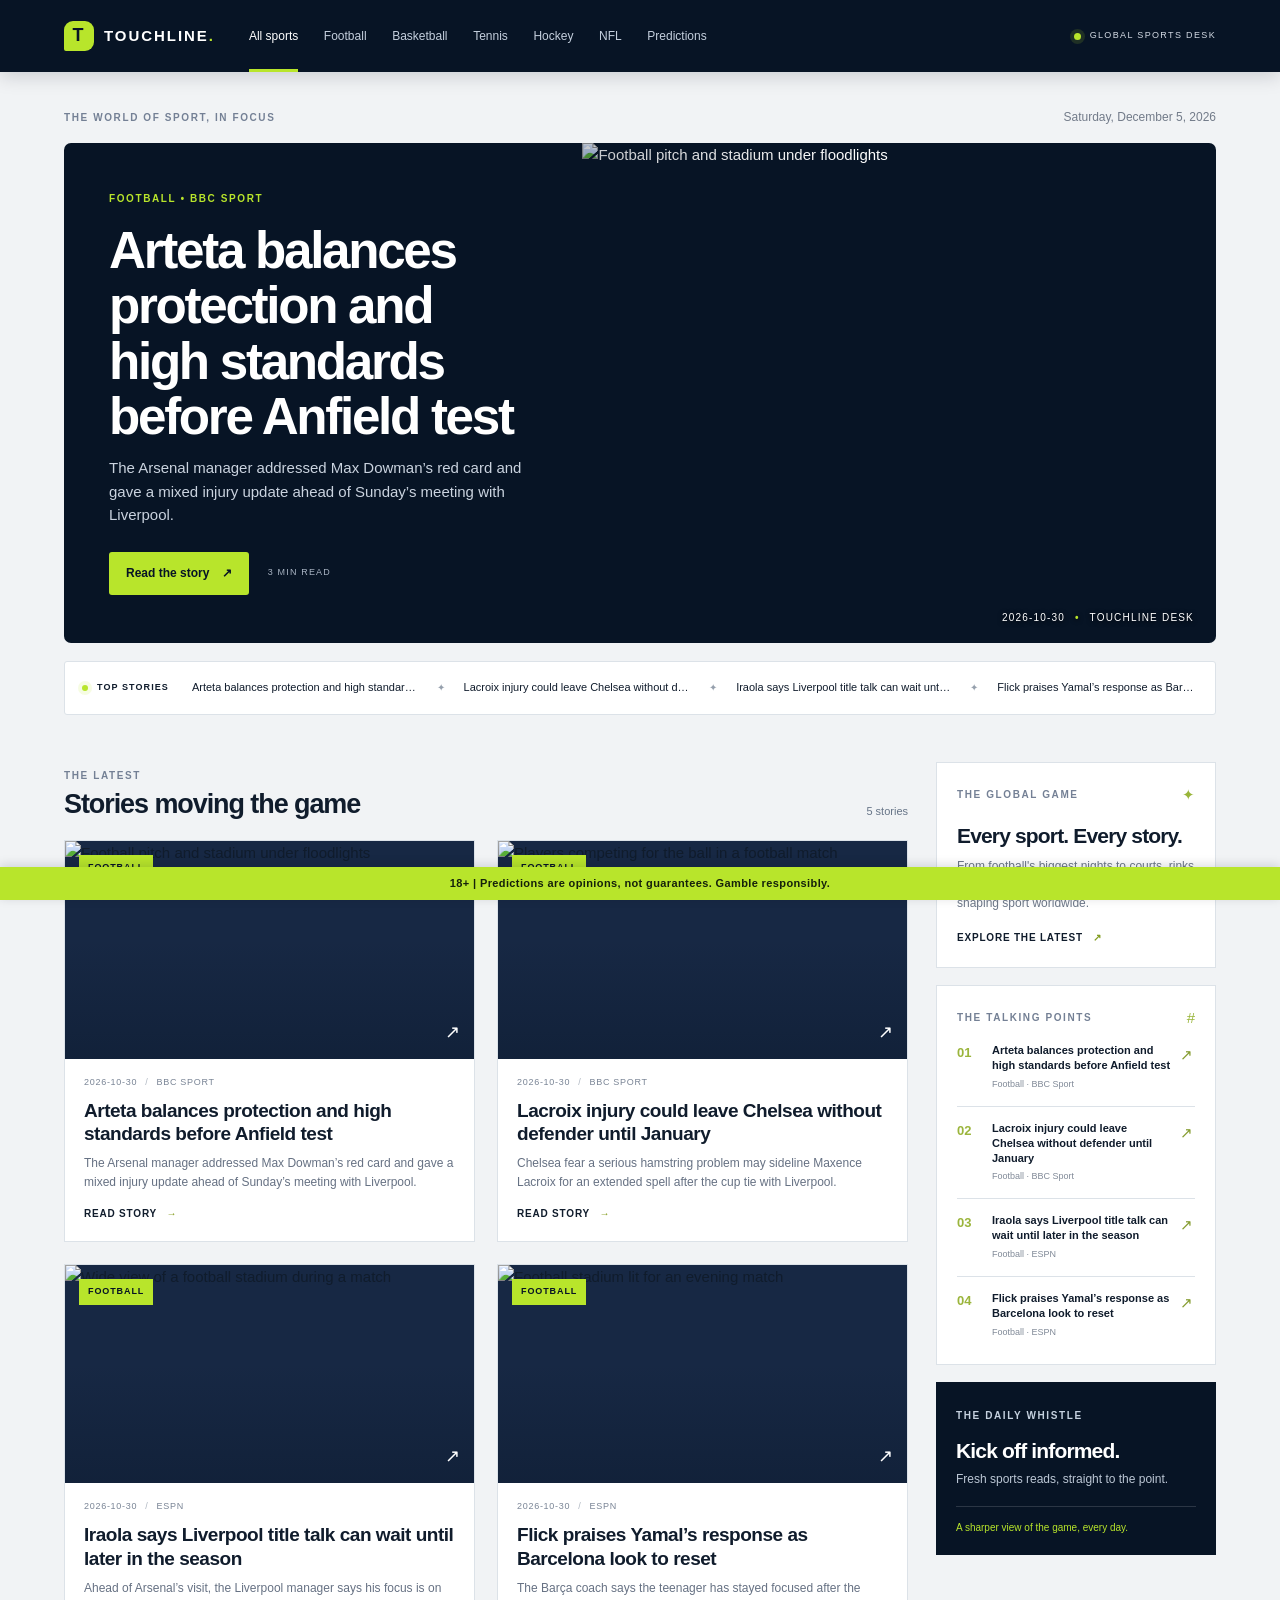
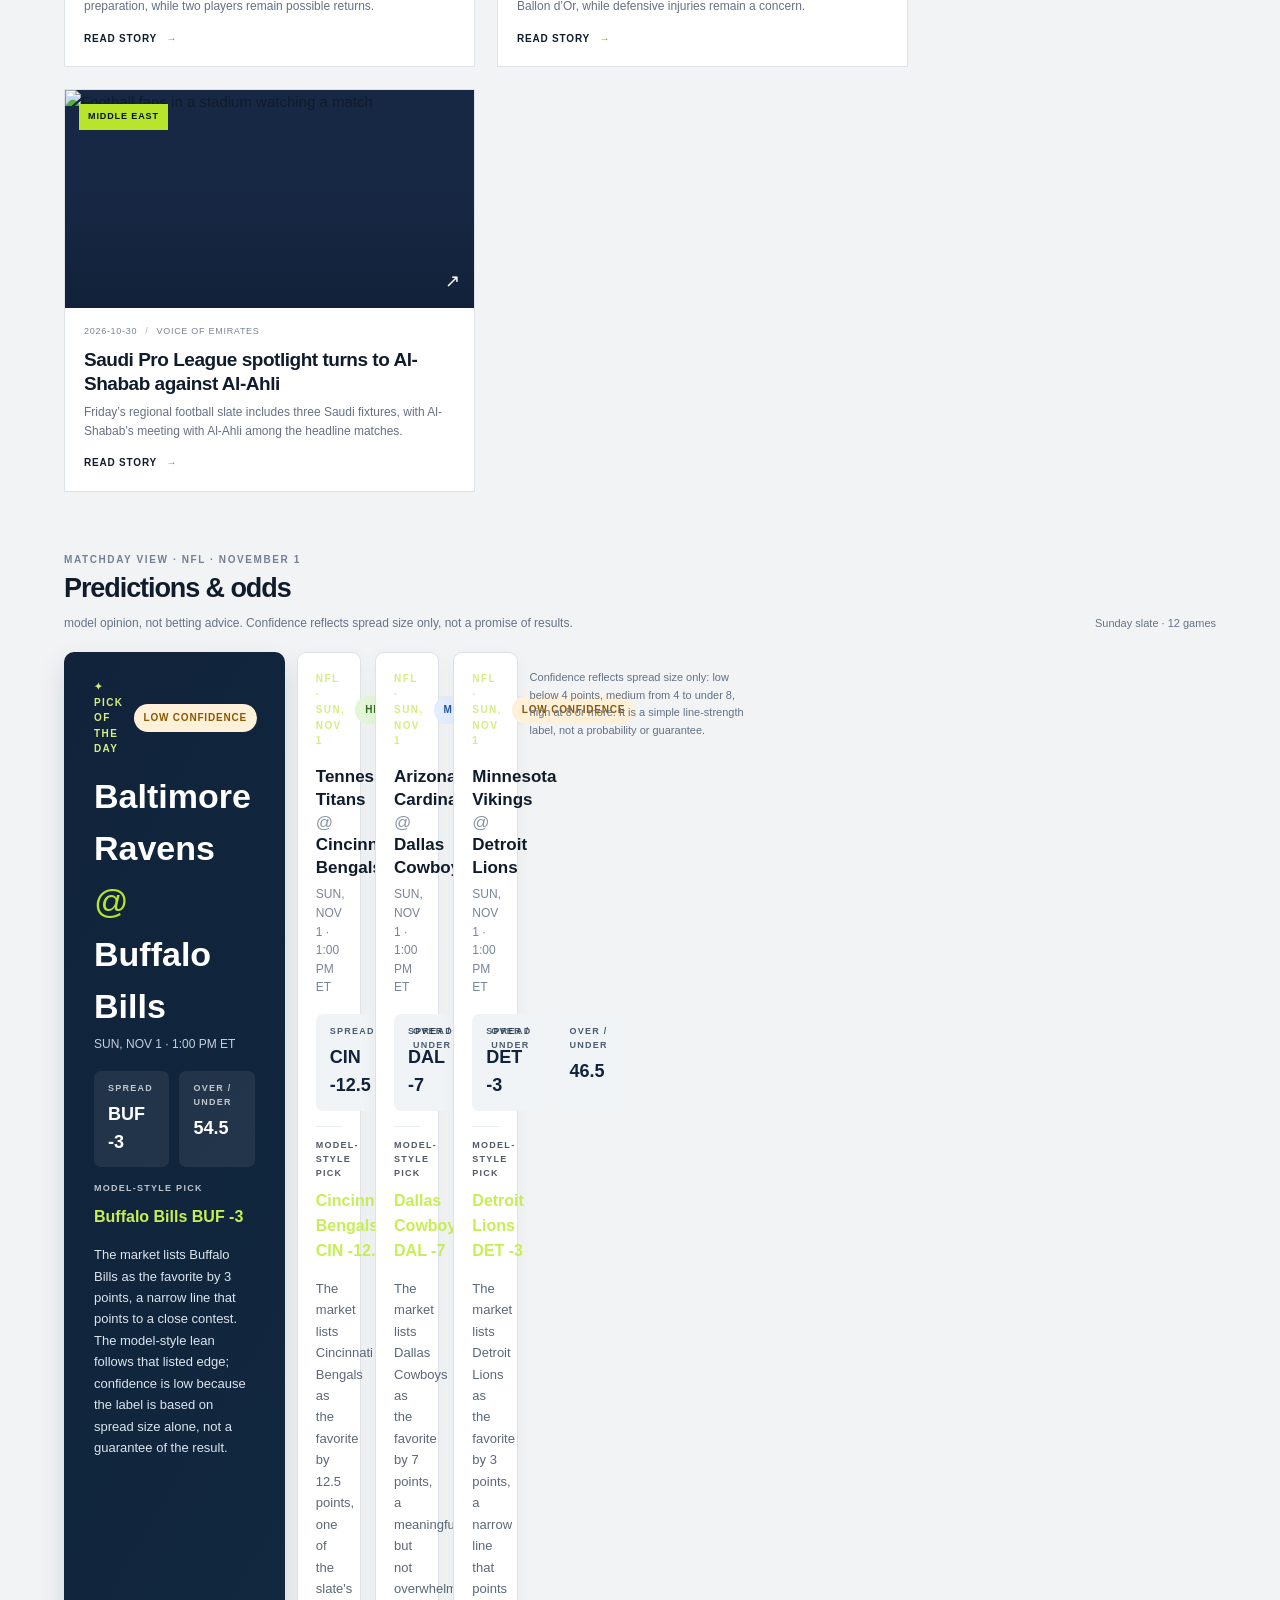
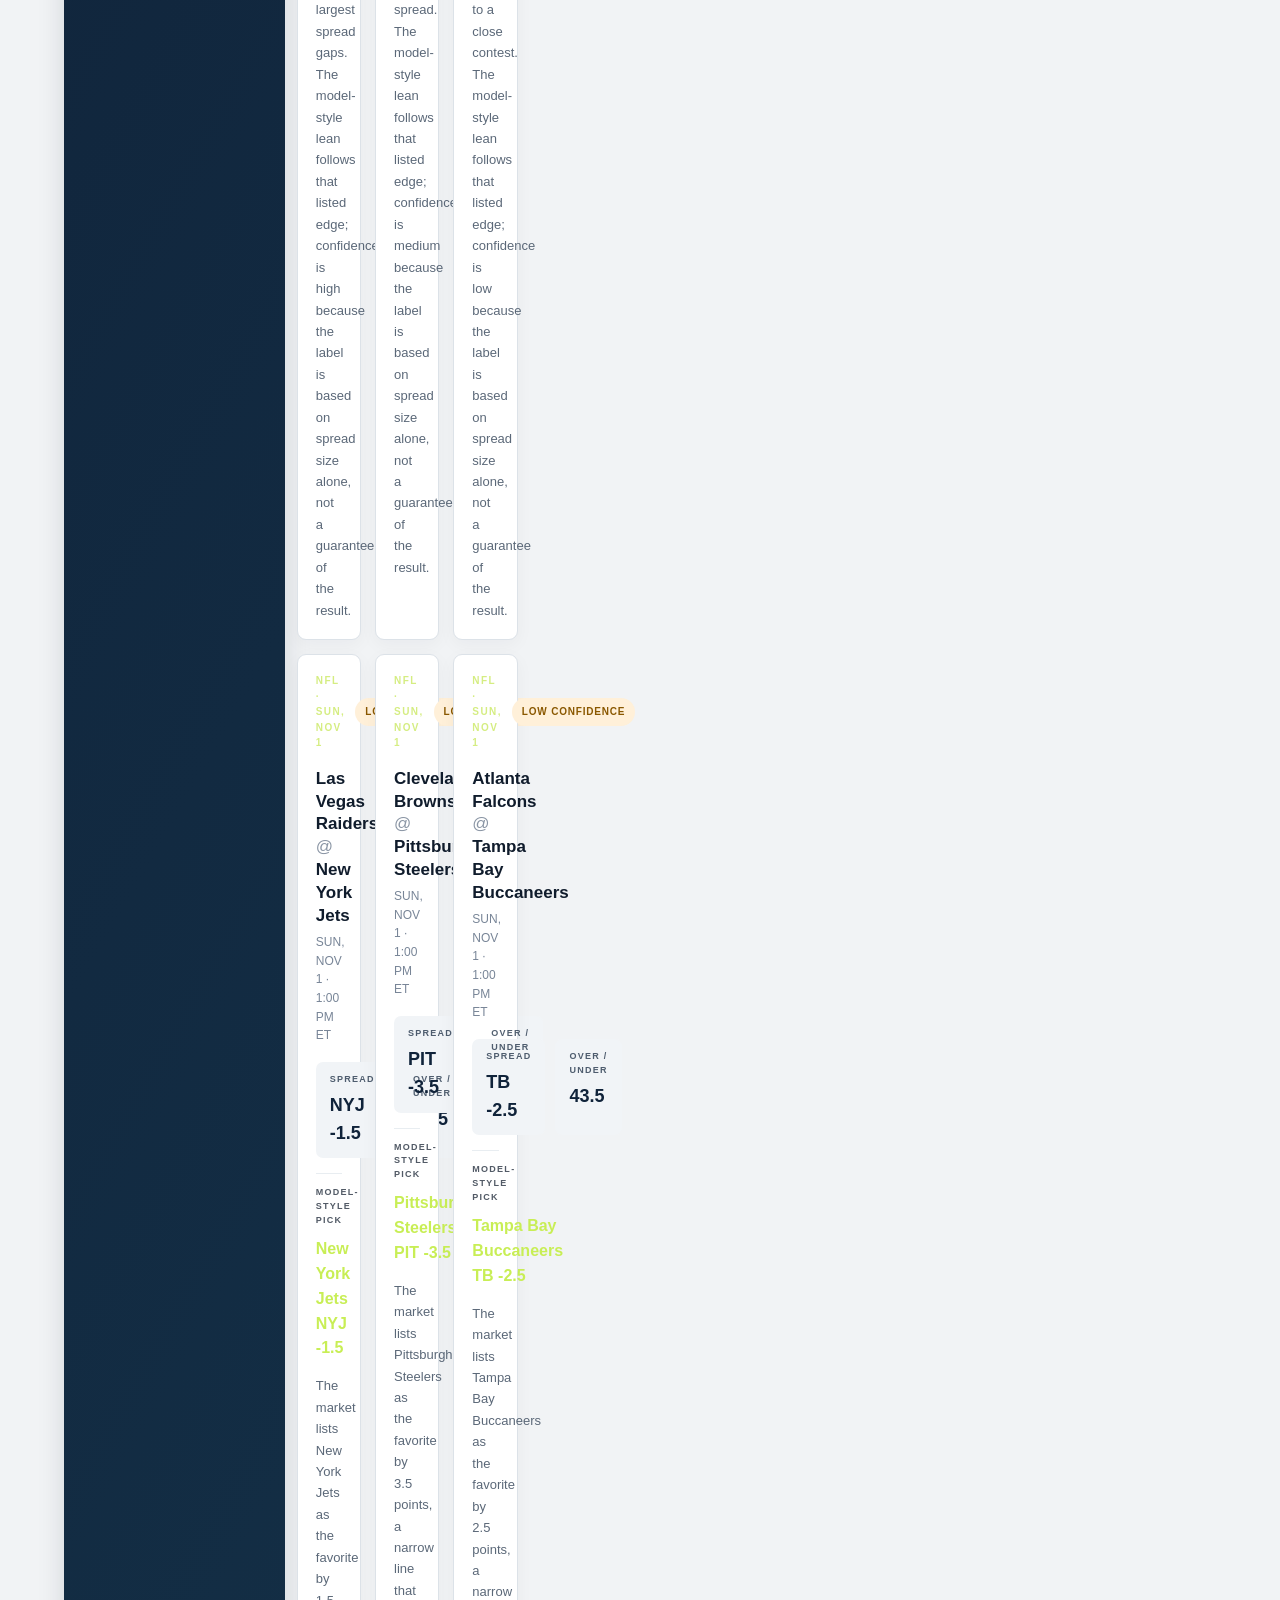
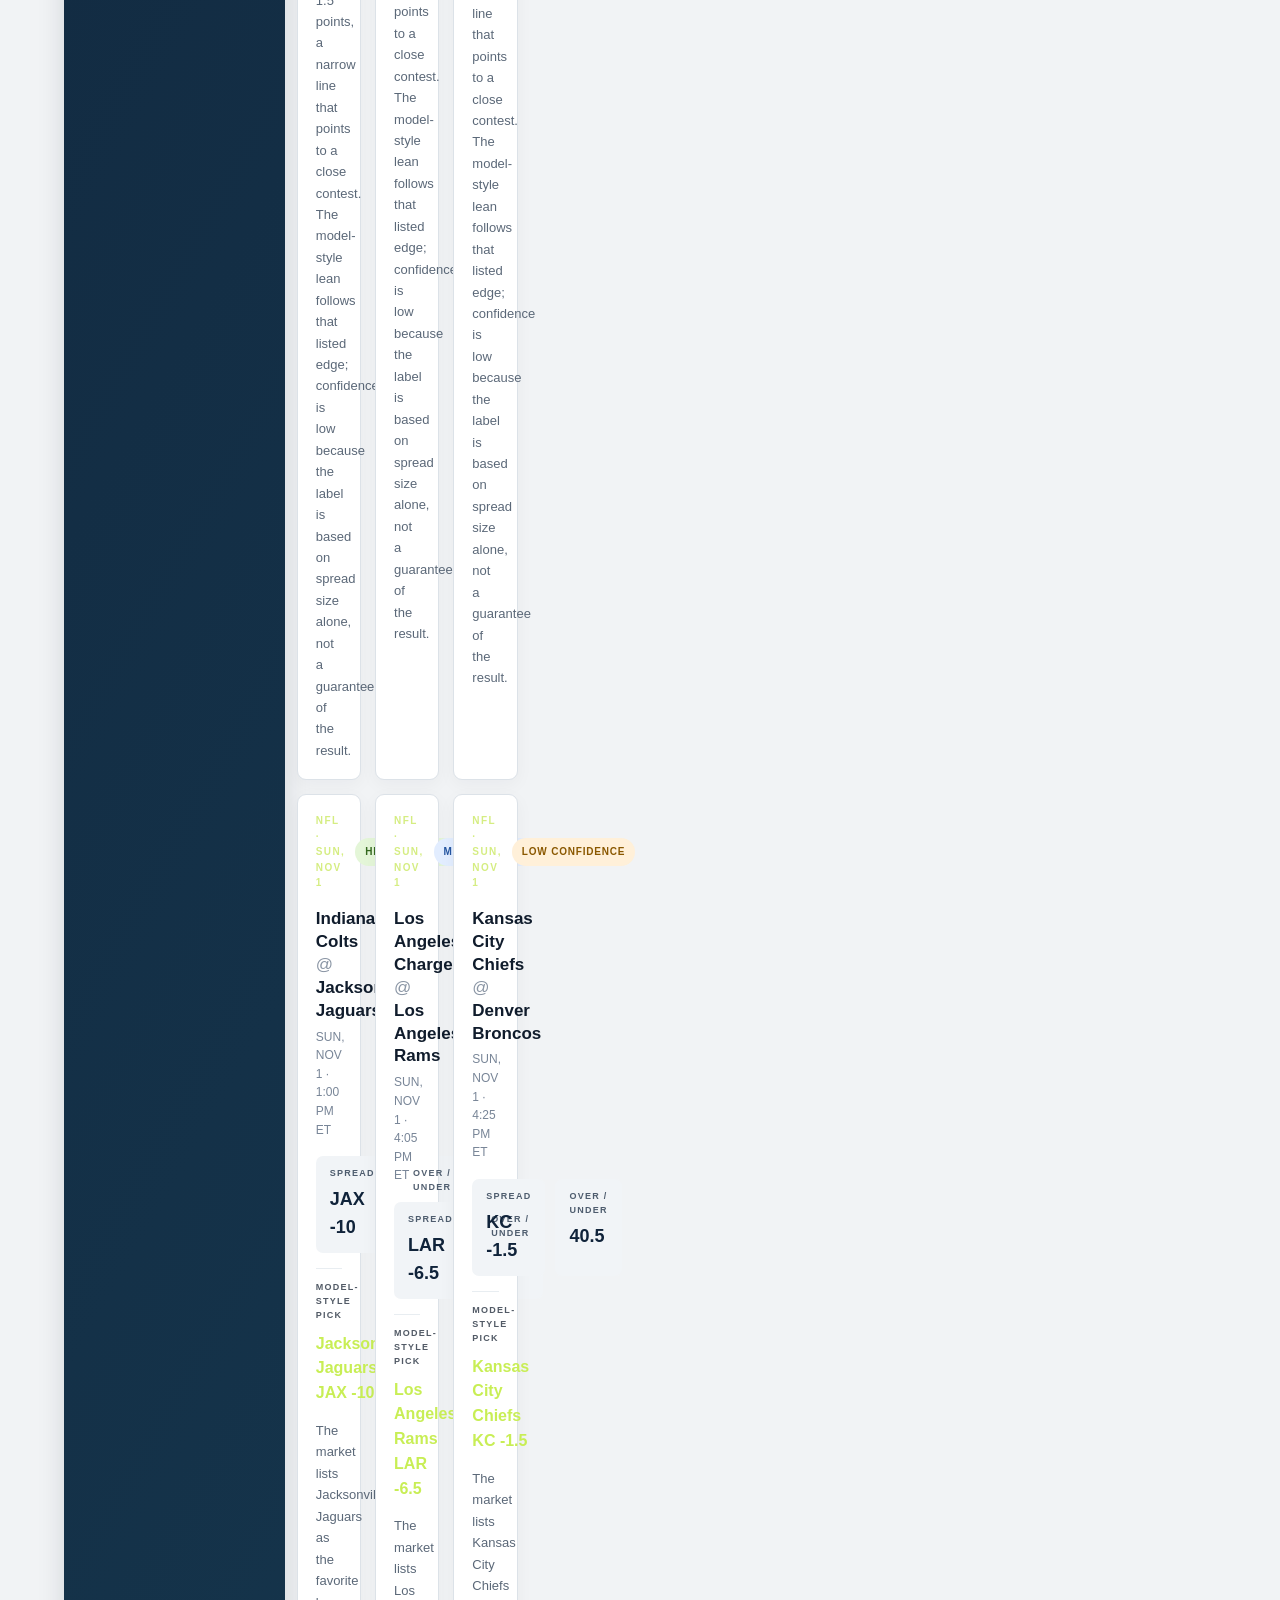
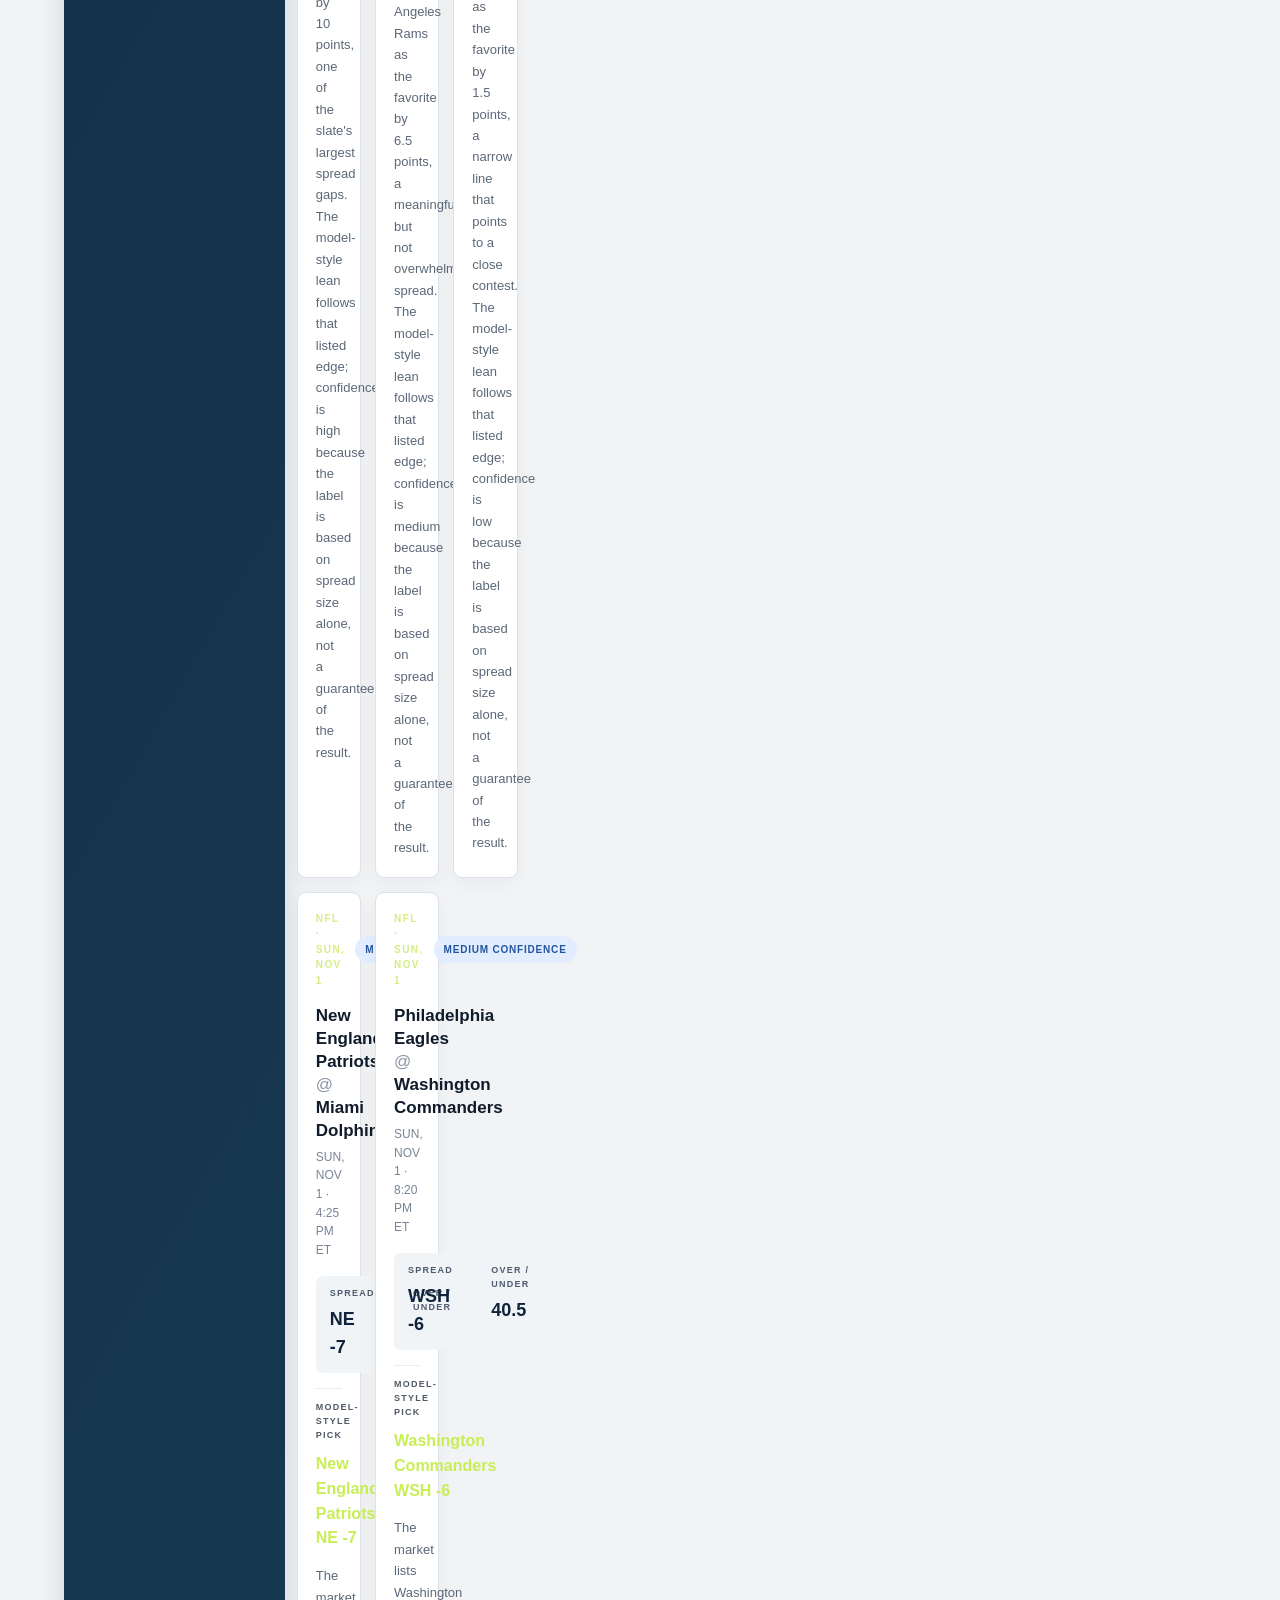
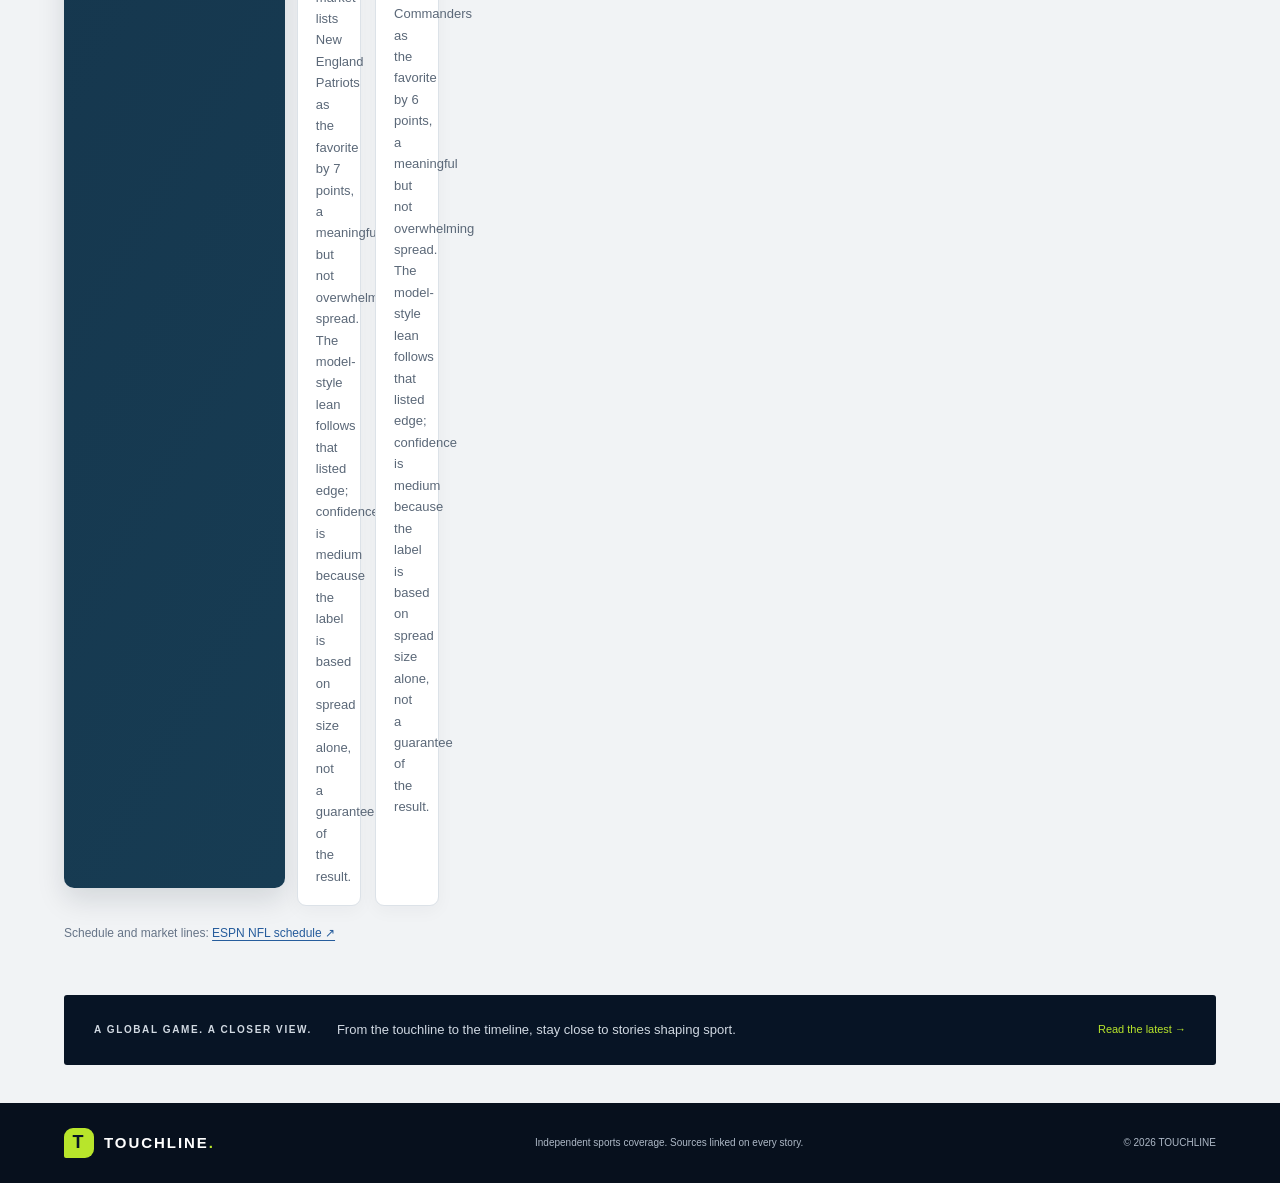
==== commit 40e92125: "Add ESPN-backed NFL predictions board" ====
--- a/index.html
+++ b/index.html
@@ -7,7 +7,7 @@
 <title>Touchline | Global sports, closer</title>
 <link rel="canonical" href="https://kenkenny11.github.io/football-mena-hub/">
 <link rel="preconnect" href="https://images.unsplash.com" crossorigin><link rel="dns-prefetch" href="https://images.unsplash.com">
-<link rel="stylesheet" href="styles.css">
+<link rel="stylesheet" href="styles.css"><link rel="stylesheet" href="predictions.css">
 </head>
 <body>
 <header class="topbar"><a class="brand" href="./" aria-label="Touchline home"><span class="brand-mark">T</span><span>TOUCHLINE<span class="brand-dot">.</span></span></a><button class="menu-button" aria-label="Open navigation" aria-expanded="false">☰</button><nav aria-label="Sports navigation"><a class="active" href="#latest" data-filter="all">All sports</a><a href="#latest" data-filter="Football">Football</a><a href="#latest" data-filter="Basketball">Basketball</a><a href="#latest" data-filter="Tennis">Tennis</a><a href="#latest" data-filter="Hockey">Hockey</a><a href="#latest" data-filter="NFL">NFL</a><a href="#predictions" data-filter="Predictions">Predictions</a></nav><div class="top-meta"><span class="live-dot"></span><span>GLOBAL SPORTS DESK</span></div></header>
@@ -15,7 +15,7 @@
 <section class="hero-wrap"><div class="hero-kicker"><span class="eyebrow">THE WORLD OF SPORT, IN FOCUS</span><span class="date-line" id="today-date"></span></div><div class="hero" id="hero"></div></section>
 <section class="ticker"><span class="ticker-label"><i class="live-dot"></i> TOP STORIES</span><div id="ticker-items"></div></section>
 <section class="content-layout" id="latest"><div class="main-column"><div class="section-heading"><div><span class="eyebrow">THE LATEST</span><h2>Stories moving the game</h2></div><span id="story-count" class="muted"></span></div><div id="article-grid" class="article-grid"></div></div><aside class="sidebar"><div class="side-card" id="regional"><div class="side-heading"><span class="eyebrow">THE GLOBAL GAME</span><span class="side-icon">✦</span></div><h3>Every sport. Every story.</h3><p>From football's biggest nights to courts, rinks and the gridiron, follow the moments shaping sport worldwide.</p><a class="text-link" href="#latest">Explore the latest <span>↗</span></a></div><div class="side-card trend-card"><div class="side-heading"><span class="eyebrow">THE TALKING POINTS</span><span class="side-icon">#</span></div><div id="trending"></div></div><div class="newsletter"><span class="eyebrow">THE DAILY WHISTLE</span><h3>Kick off informed.</h3><p>Fresh sports reads, straight to the point.</p><span class="newsletter-note">A sharper view of the game, every day.</span></div></aside></section>
-<section class="predictions-section" id="predictions"><div class="section-heading"><div><span class="eyebrow">MATCHDAY VIEW</span><h2>Predictions & odds</h2><p class="section-intro">Odds are shown only when a source supplies them. No live fixture or market data is currently verified for this edition.</p></div><span class="muted">Football · Basketball · Tennis · Hockey · NFL</span></div><div id="prediction-grid" class="prediction-grid"></div></section>
+<section class="predictions-section" id="predictions"><div class="section-heading"><div><span class="eyebrow">MATCHDAY VIEW · NFL · NOVEMBER 1</span><h2>Predictions & odds</h2><p class="section-intro">model opinion, not betting advice. Confidence reflects spread size only, not a promise of results.</p></div><span class="muted">Sunday slate · 12 games</span></div><div id="prediction-grid" class="prediction-grid"></div><p class="prediction-source">Schedule and market lines: <a href="https://www.espn.com/nfl/schedule/_/week" target="_blank" rel="noopener">ESPN NFL schedule ↗</a></p></section>
 <section class="bottom-band"><span class="eyebrow">A GLOBAL GAME. A CLOSER VIEW.</span><p>From the touchline to the timeline, stay close to stories shaping sport.</p><a href="#latest">Read the latest <span>→</span></a></section>
 </main><div class="responsible-banner">18+ | Predictions are opinions, not guarantees. Gamble responsibly.</div><footer><a class="brand" href="./"><span class="brand-mark">T</span><span>TOUCHLINE<span class="brand-dot">.</span></span></a><span>Independent sports coverage. Sources linked on every story.</span><span>© <span id="year"></span> TOUCHLINE</span></footer>
 <script src="app.js" defer></script>
--- a/predictions.css
+++ b/predictions.css
@@ -0,0 +1 @@
+.predictions-section{margin-top:54px;margin-bottom:42px}.prediction-source{margin-top:18px;color:var(--muted);font-size:12px}.prediction-source a{color:#265c9c;text-decoration:underline;text-underline-offset:3px}.pick-hero{margin-bottom:18px;padding:27px 30px;background:linear-gradient(120deg,#10233a,#173c53);color:#fff;border-radius:10px;box-shadow:0 12px 28px #07142520}.pick-hero h3{font-size:clamp(24px,3vw,34px);margin:13px 0 2px}.pick-hero h3 span{color:#b8e52b;font-weight:400}.pick-hero .kickoff{color:#c4d0dc}.pick-top{display:flex;align-items:center;justify-content:space-between;gap:10px}.pick-kicker{font-size:10px;font-weight:800;letter-spacing:.14em;color:#d5ed82}.confidence-badge{font-size:10px;text-transform:uppercase;letter-spacing:.08em;font-weight:800;padding:6px 10px;border-radius:20px;background:#fff;color:#34445a;white-space:nowrap}.confidence-badge.low{background:#fff0d9;color:#8a5800}.confidence-badge.medium{background:#e2edff;color:#2455a1}.confidence-badge.high{background:#e4f6d8;color:#356a20}.kickoff{font-size:12px;color:#788597;margin:0 0 17px}.pick-lines{display:flex;gap:10px;max-width:430px}.pick-lines>div{flex:1;display:flex;flex-direction:column;gap:5px;padding:11px 14px;border-radius:7px;background:#ffffff12}.pick-lines small,.model-pick small{font-size:9px;font-weight:800;letter-spacing:.14em;opacity:.72}.pick-lines b{font-size:18px}.model-pick{display:flex;flex-wrap:wrap;align-items:baseline;gap:9px;margin-top:15px}.model-pick b{color:#c8ee55;font-size:16px}.pick-rationale{max-width:840px;margin:14px 0 0;color:#dbe4ed;font-size:13px;line-height:1.65}.pick-grid{display:grid;grid-template-columns:repeat(3,minmax(0,1fr));gap:14px}.pick-card:not(.pick-hero){background:#fff;border:1px solid var(--line);border-radius:9px;padding:18px;box-shadow:0 5px 18px #11253b0a}.pick-card:not(.pick-hero) h3{font-size:17px;line-height:1.35;margin:17px 0 5px}.pick-card:not(.pick-hero) h3 span{color:#8b96a5;font-weight:400}.pick-card:not(.pick-hero) .pick-lines>div{background:#f1f4f7;color:#10233a}.pick-card:not(.pick-hero) .model-pick{padding-top:12px;border-top:1px solid #e8edf1}.pick-card:not(.pick-hero) .pick-rationale{color:#5b6878}.confidence-guide{margin-top:17px;color:#637184;font-size:11px;line-height:1.6}@media(max-width:980px){.pick-grid{grid-template-columns:repeat(2,minmax(0,1fr))}}@media(max-width:680px){.pick-grid{grid-template-columns:1fr}.pick-hero{padding:21px 18px}.pick-card:not(.pick-hero){padding:16px}.pick-lines{max-width:none}}
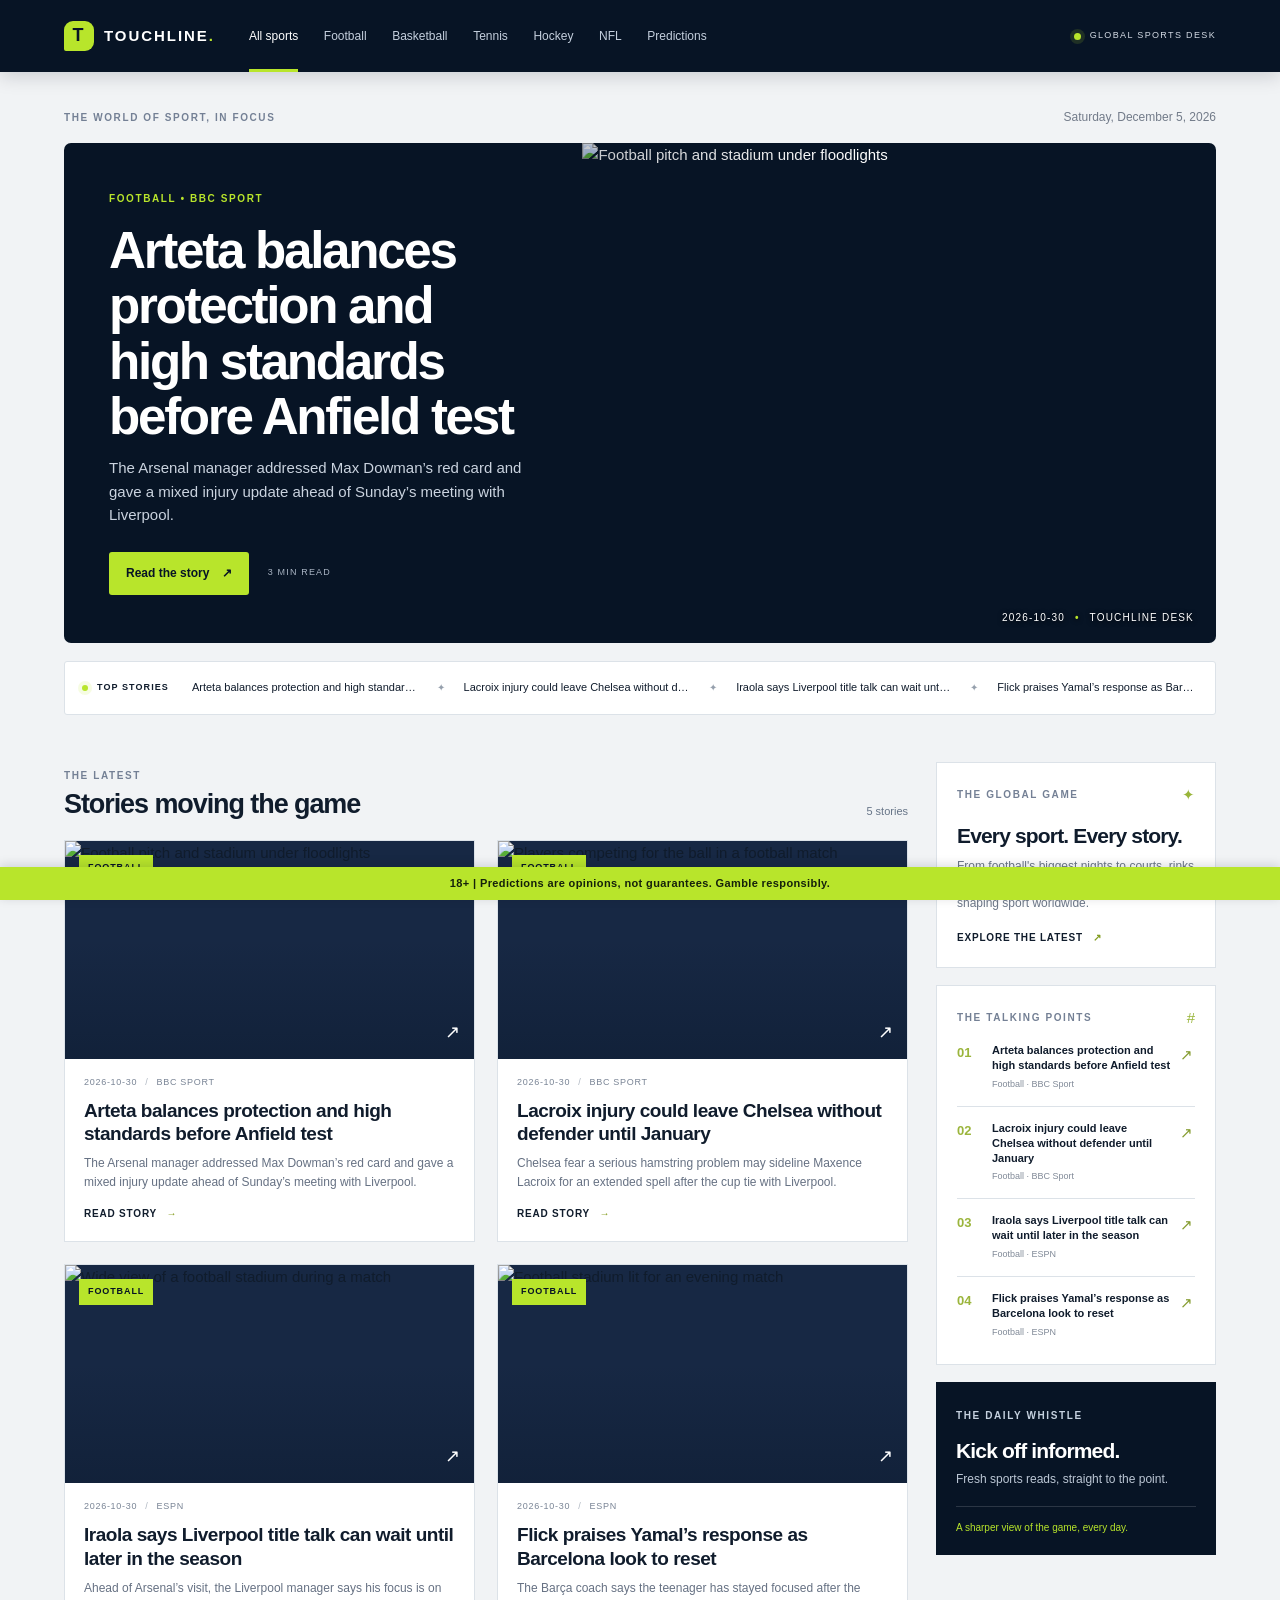
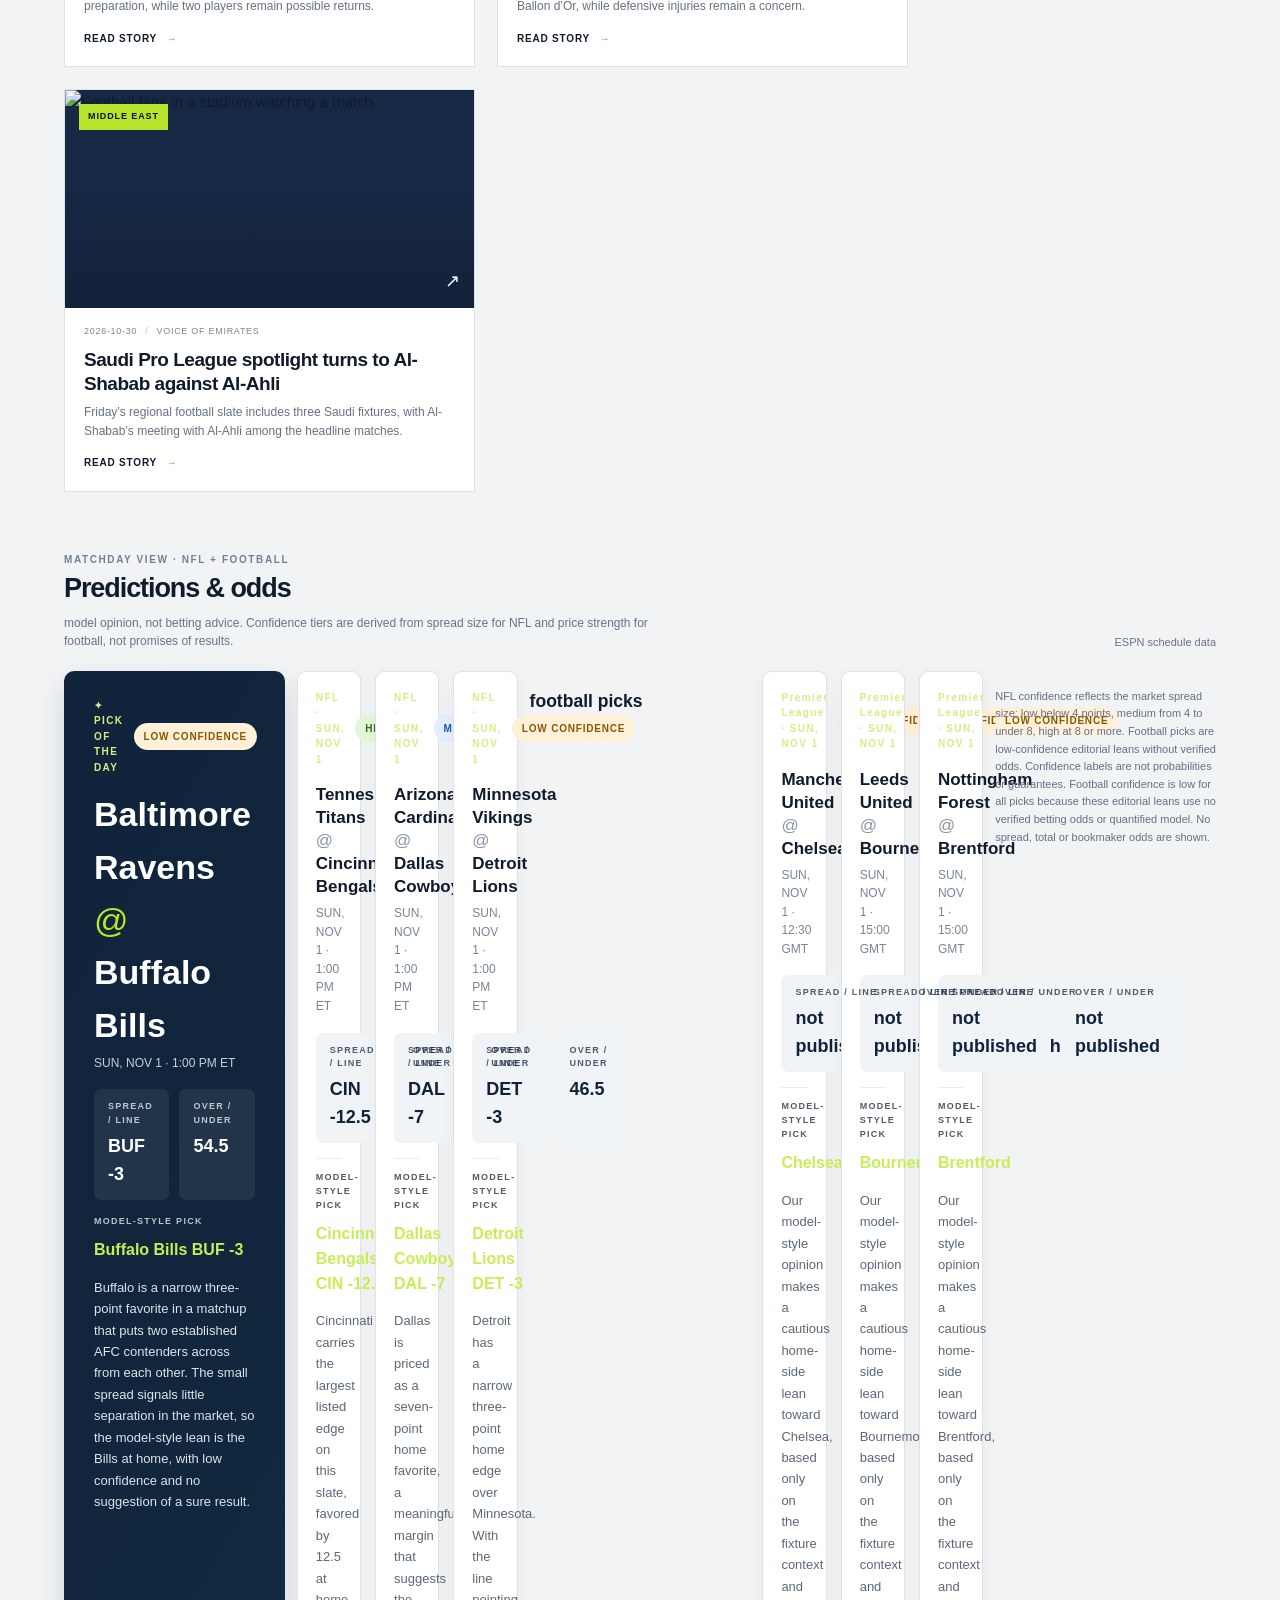
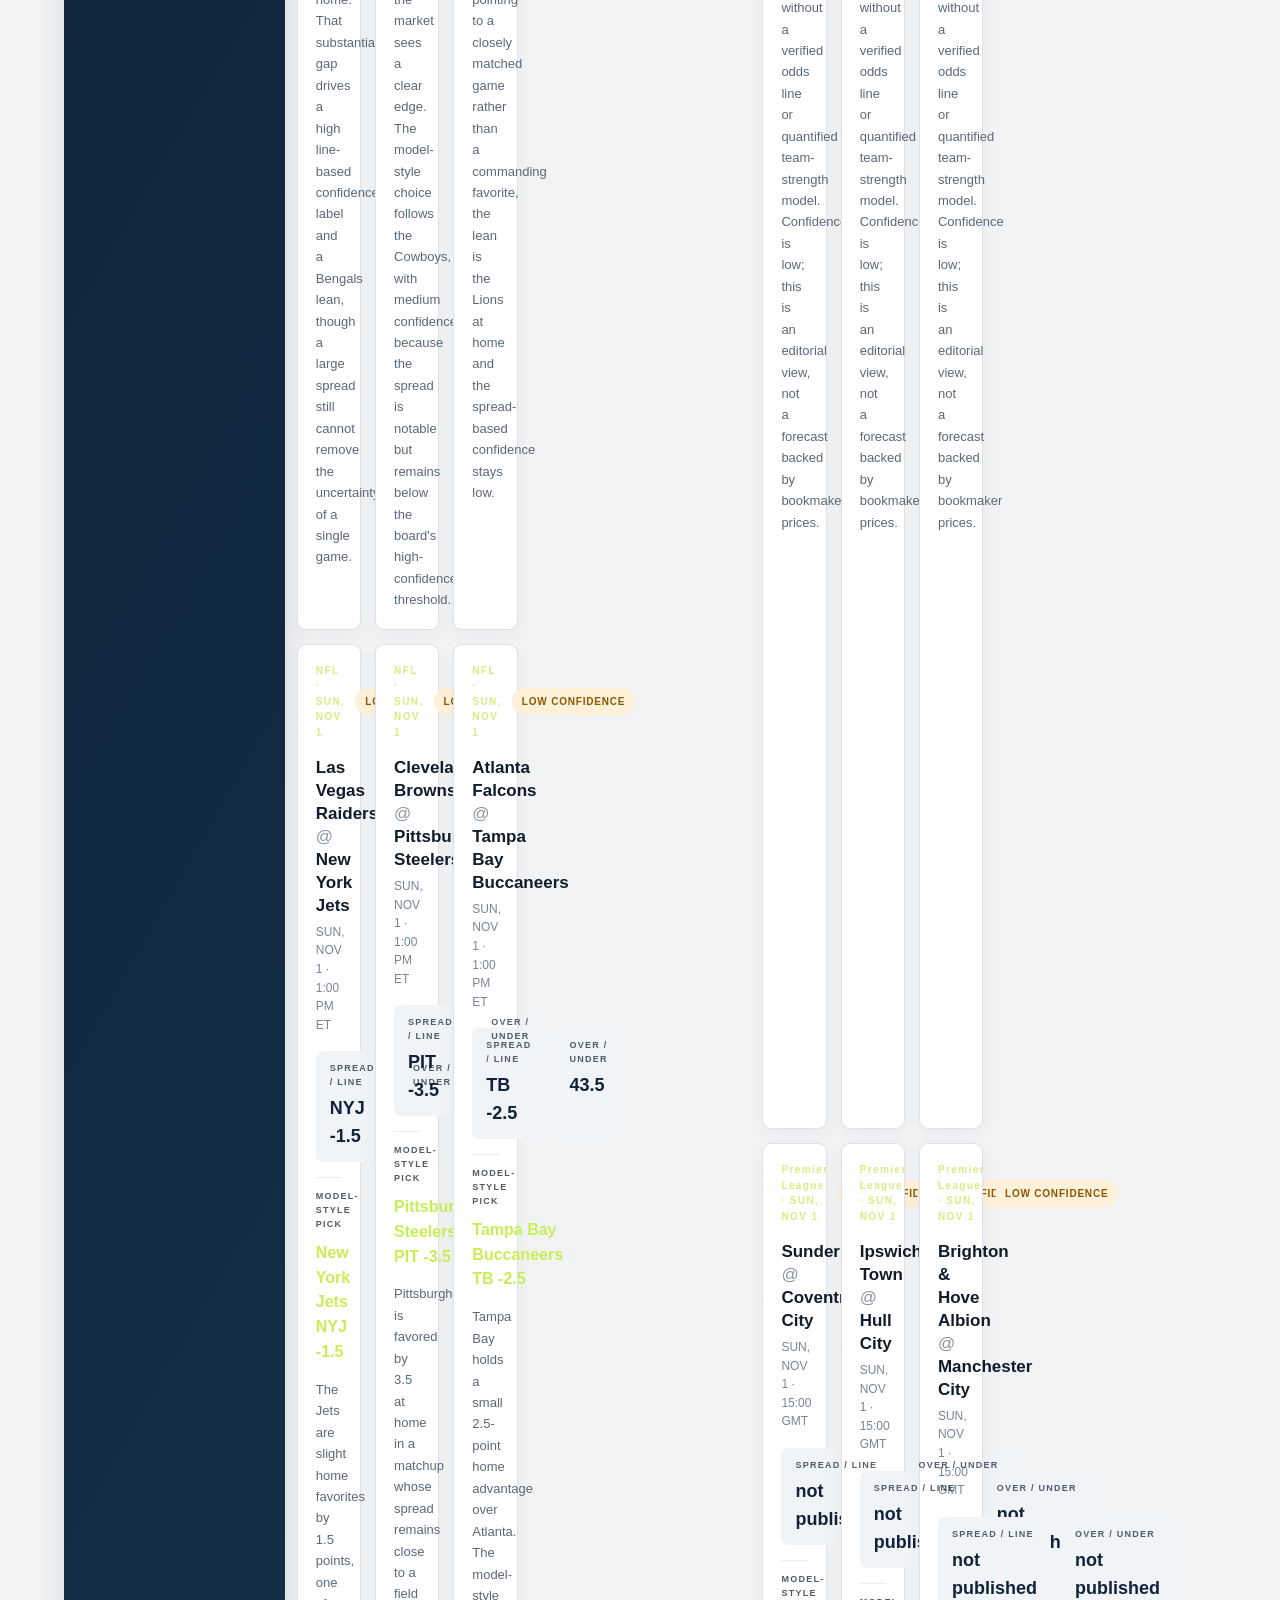
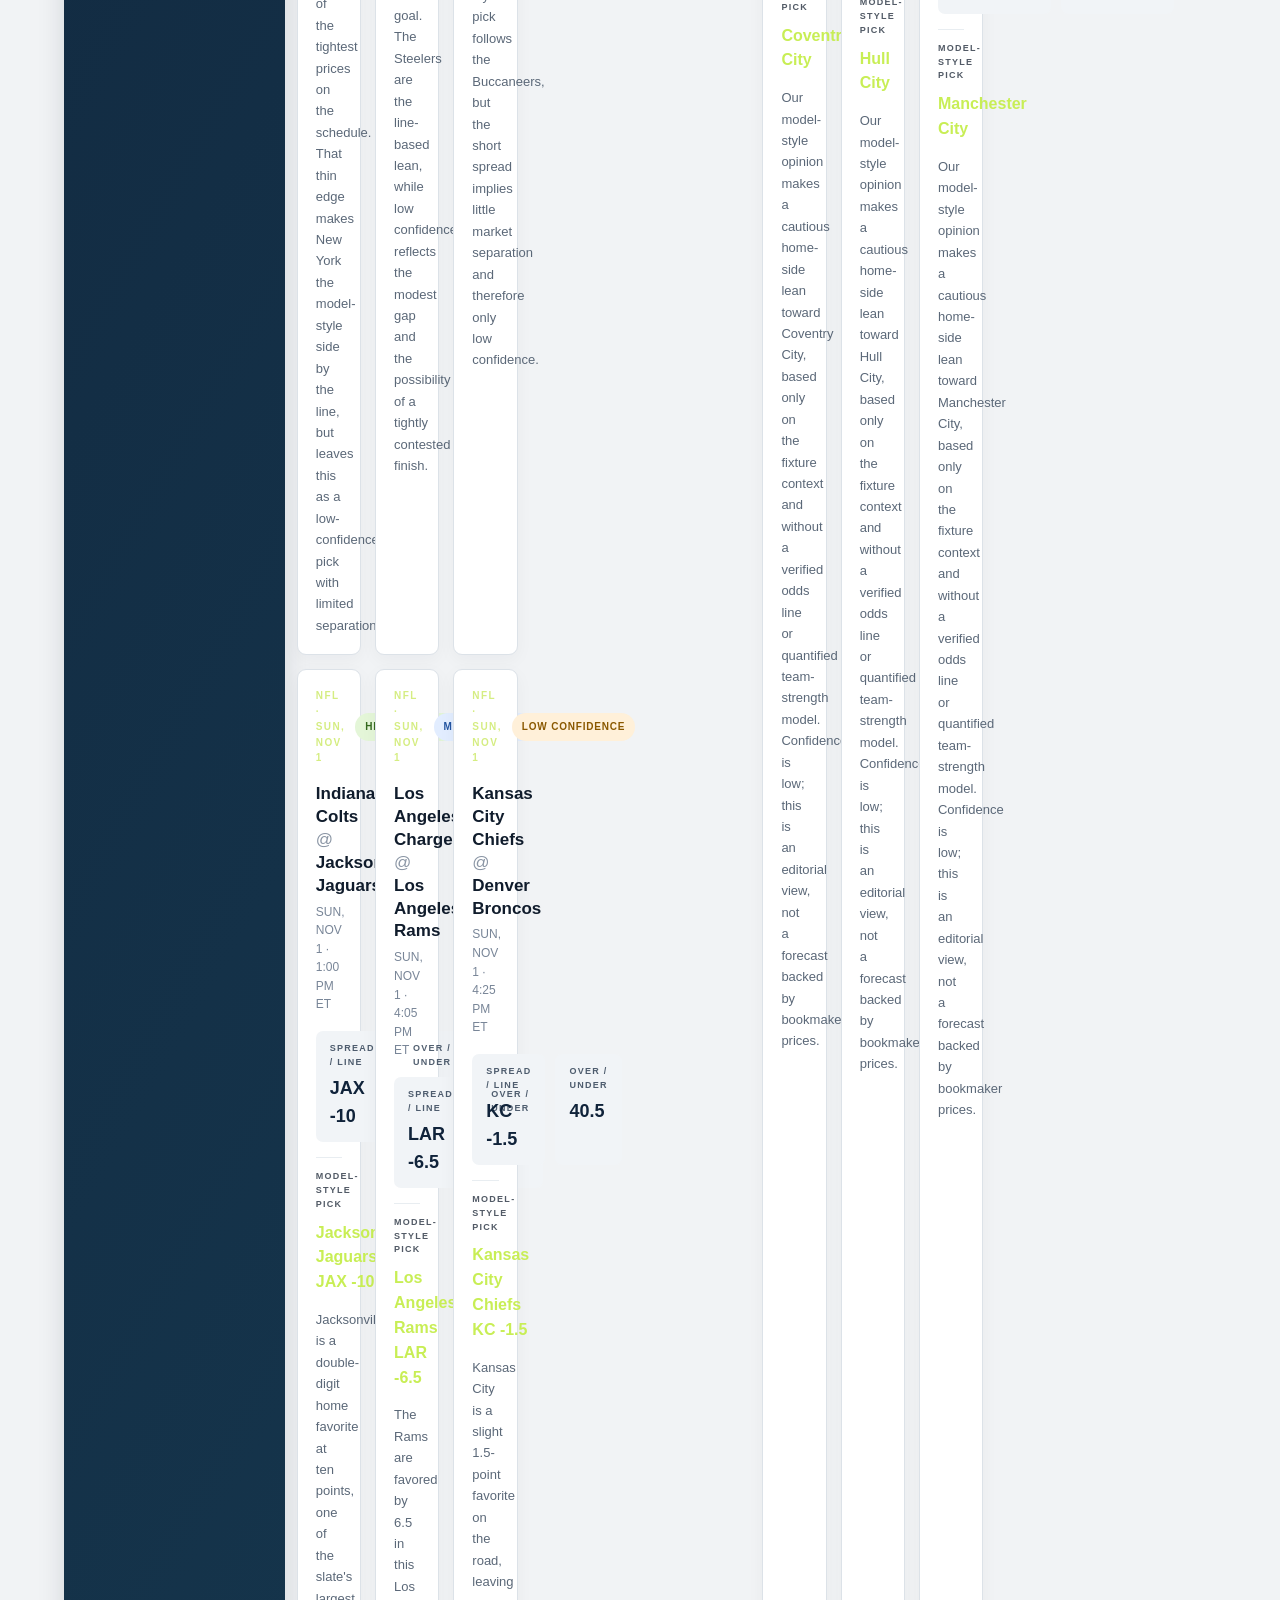
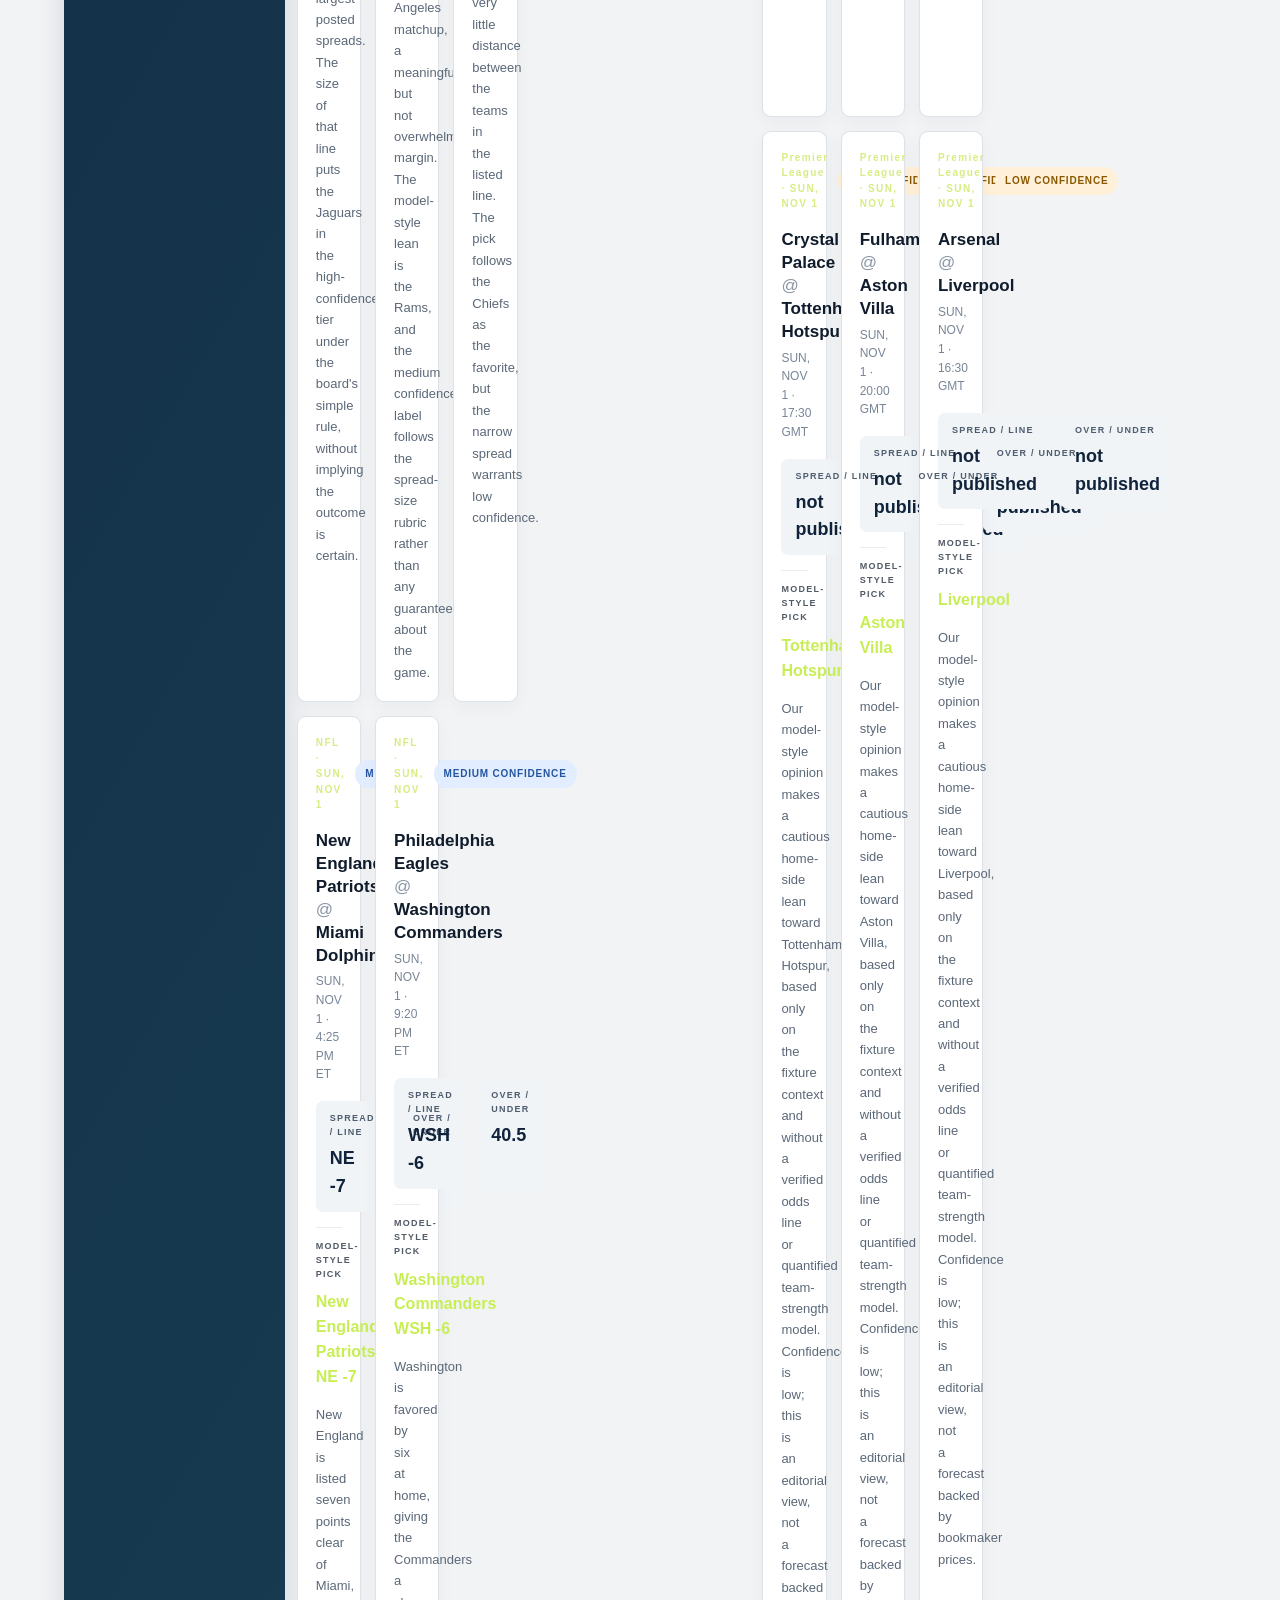
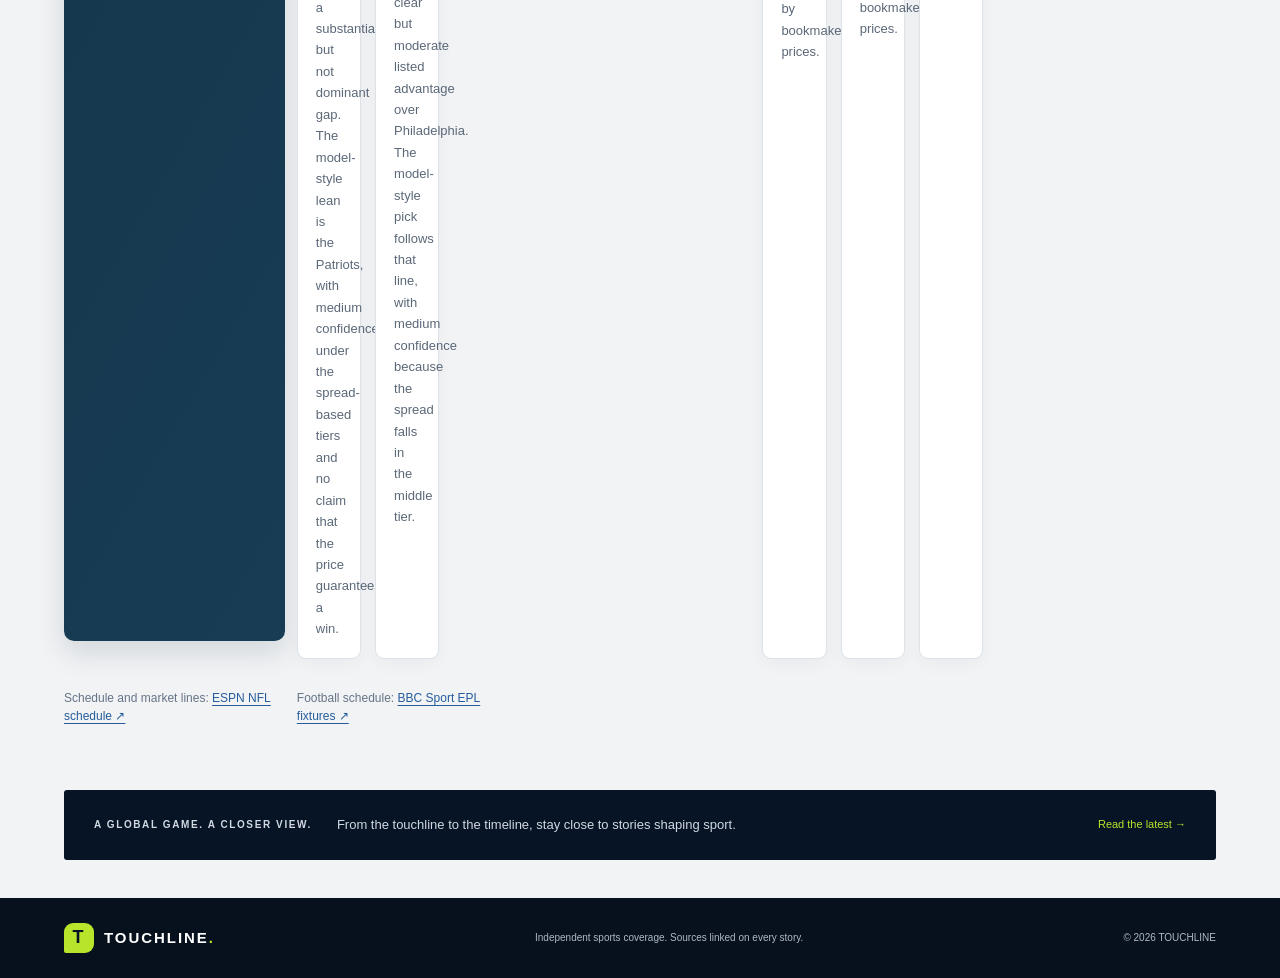
==== commit ae32bdca: "Publish NFL and EPL predictions board" ====
--- a/index.html
+++ b/index.html
@@ -15,7 +15,7 @@
 <section class="hero-wrap"><div class="hero-kicker"><span class="eyebrow">THE WORLD OF SPORT, IN FOCUS</span><span class="date-line" id="today-date"></span></div><div class="hero" id="hero"></div></section>
 <section class="ticker"><span class="ticker-label"><i class="live-dot"></i> TOP STORIES</span><div id="ticker-items"></div></section>
 <section class="content-layout" id="latest"><div class="main-column"><div class="section-heading"><div><span class="eyebrow">THE LATEST</span><h2>Stories moving the game</h2></div><span id="story-count" class="muted"></span></div><div id="article-grid" class="article-grid"></div></div><aside class="sidebar"><div class="side-card" id="regional"><div class="side-heading"><span class="eyebrow">THE GLOBAL GAME</span><span class="side-icon">✦</span></div><h3>Every sport. Every story.</h3><p>From football's biggest nights to courts, rinks and the gridiron, follow the moments shaping sport worldwide.</p><a class="text-link" href="#latest">Explore the latest <span>↗</span></a></div><div class="side-card trend-card"><div class="side-heading"><span class="eyebrow">THE TALKING POINTS</span><span class="side-icon">#</span></div><div id="trending"></div></div><div class="newsletter"><span class="eyebrow">THE DAILY WHISTLE</span><h3>Kick off informed.</h3><p>Fresh sports reads, straight to the point.</p><span class="newsletter-note">A sharper view of the game, every day.</span></div></aside></section>
-<section class="predictions-section" id="predictions"><div class="section-heading"><div><span class="eyebrow">MATCHDAY VIEW · NFL · NOVEMBER 1</span><h2>Predictions & odds</h2><p class="section-intro">model opinion, not betting advice. Confidence reflects spread size only, not a promise of results.</p></div><span class="muted">Sunday slate · 12 games</span></div><div id="prediction-grid" class="prediction-grid"></div><p class="prediction-source">Schedule and market lines: <a href="https://www.espn.com/nfl/schedule/_/week" target="_blank" rel="noopener">ESPN NFL schedule ↗</a></p></section>
+<section class="predictions-section" id="predictions"><div class="section-heading"><div><span class="eyebrow">MATCHDAY VIEW · NFL + FOOTBALL</span><h2>Predictions & odds</h2><p class="section-intro">model opinion, not betting advice. Confidence tiers are derived from spread size for NFL and price strength for football, not promises of results.</p></div><span class="muted">ESPN schedule data</span></div><div id="prediction-grid" class="prediction-grid"></div></section>
 <section class="bottom-band"><span class="eyebrow">A GLOBAL GAME. A CLOSER VIEW.</span><p>From the touchline to the timeline, stay close to stories shaping sport.</p><a href="#latest">Read the latest <span>→</span></a></section>
 </main><div class="responsible-banner">18+ | Predictions are opinions, not guarantees. Gamble responsibly.</div><footer><a class="brand" href="./"><span class="brand-mark">T</span><span>TOUCHLINE<span class="brand-dot">.</span></span></a><span>Independent sports coverage. Sources linked on every story.</span><span>© <span id="year"></span> TOUCHLINE</span></footer>
 <script src="app.js" defer></script>
